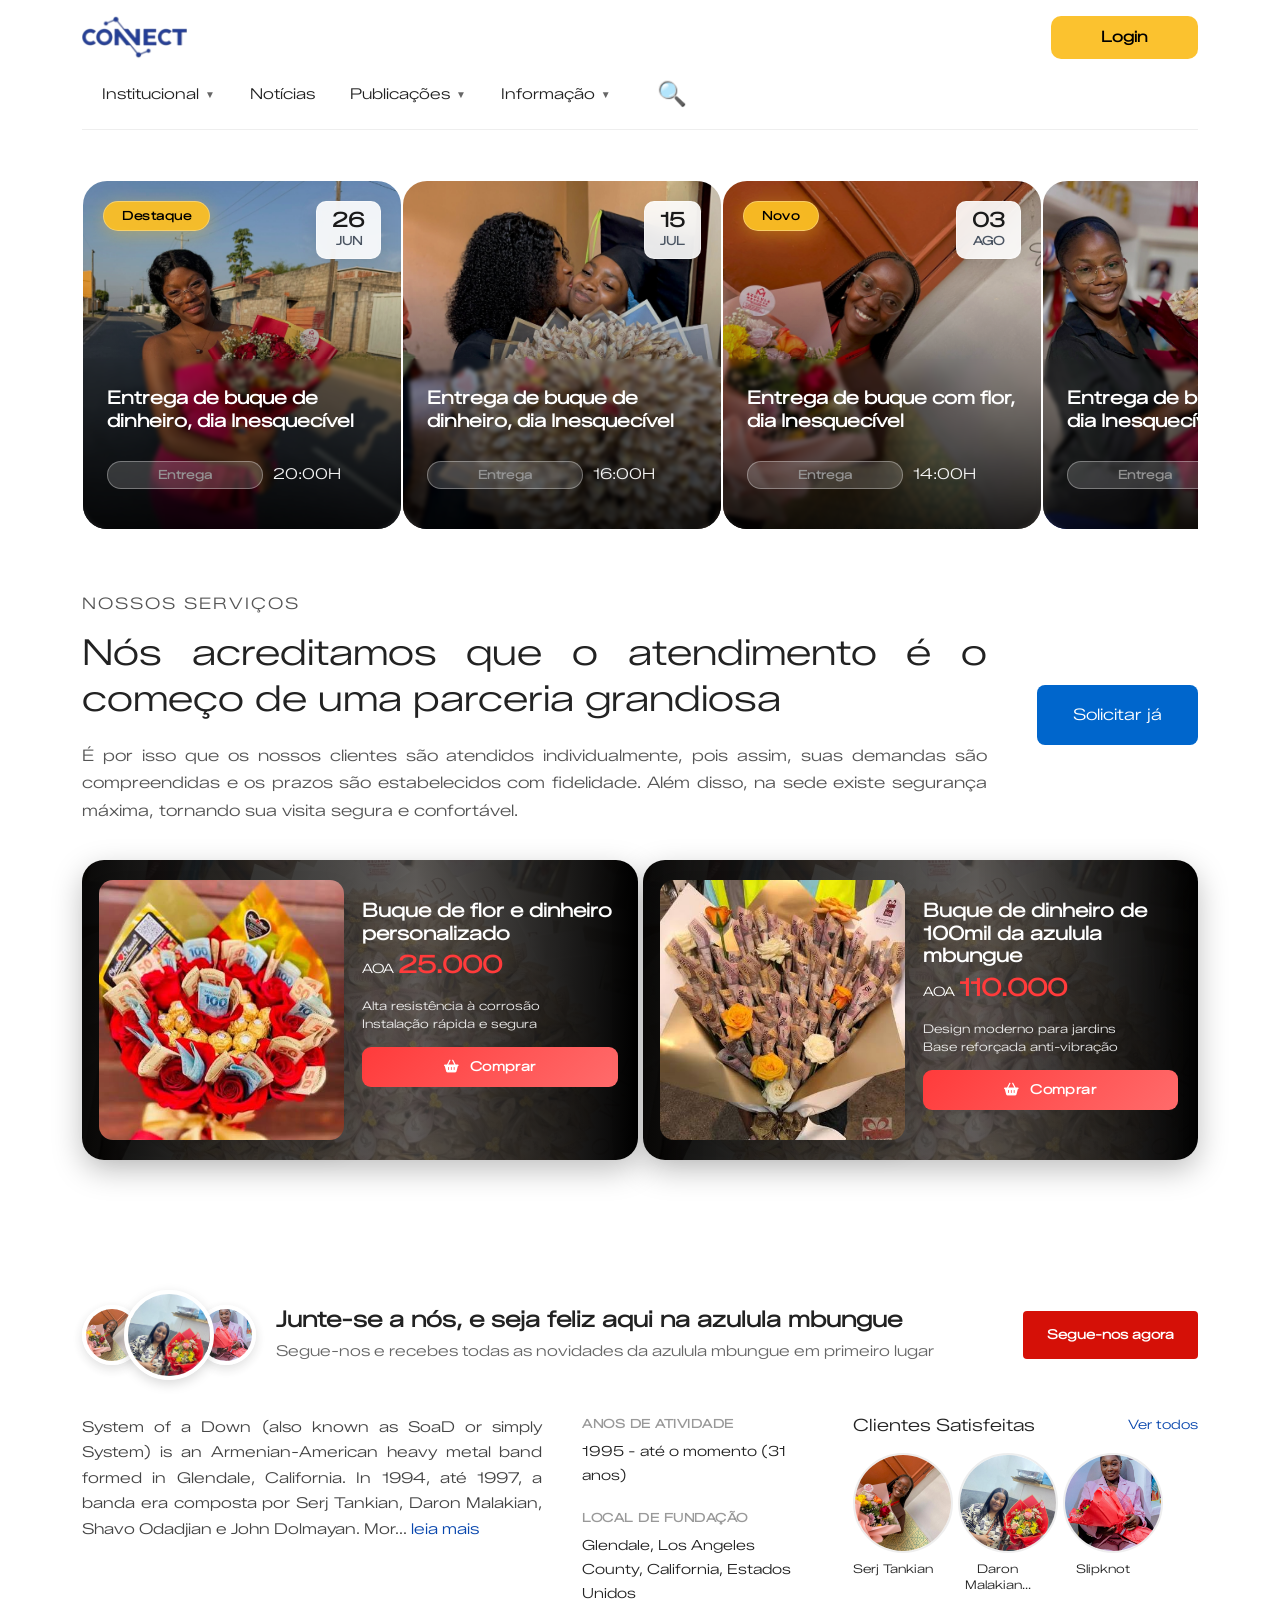
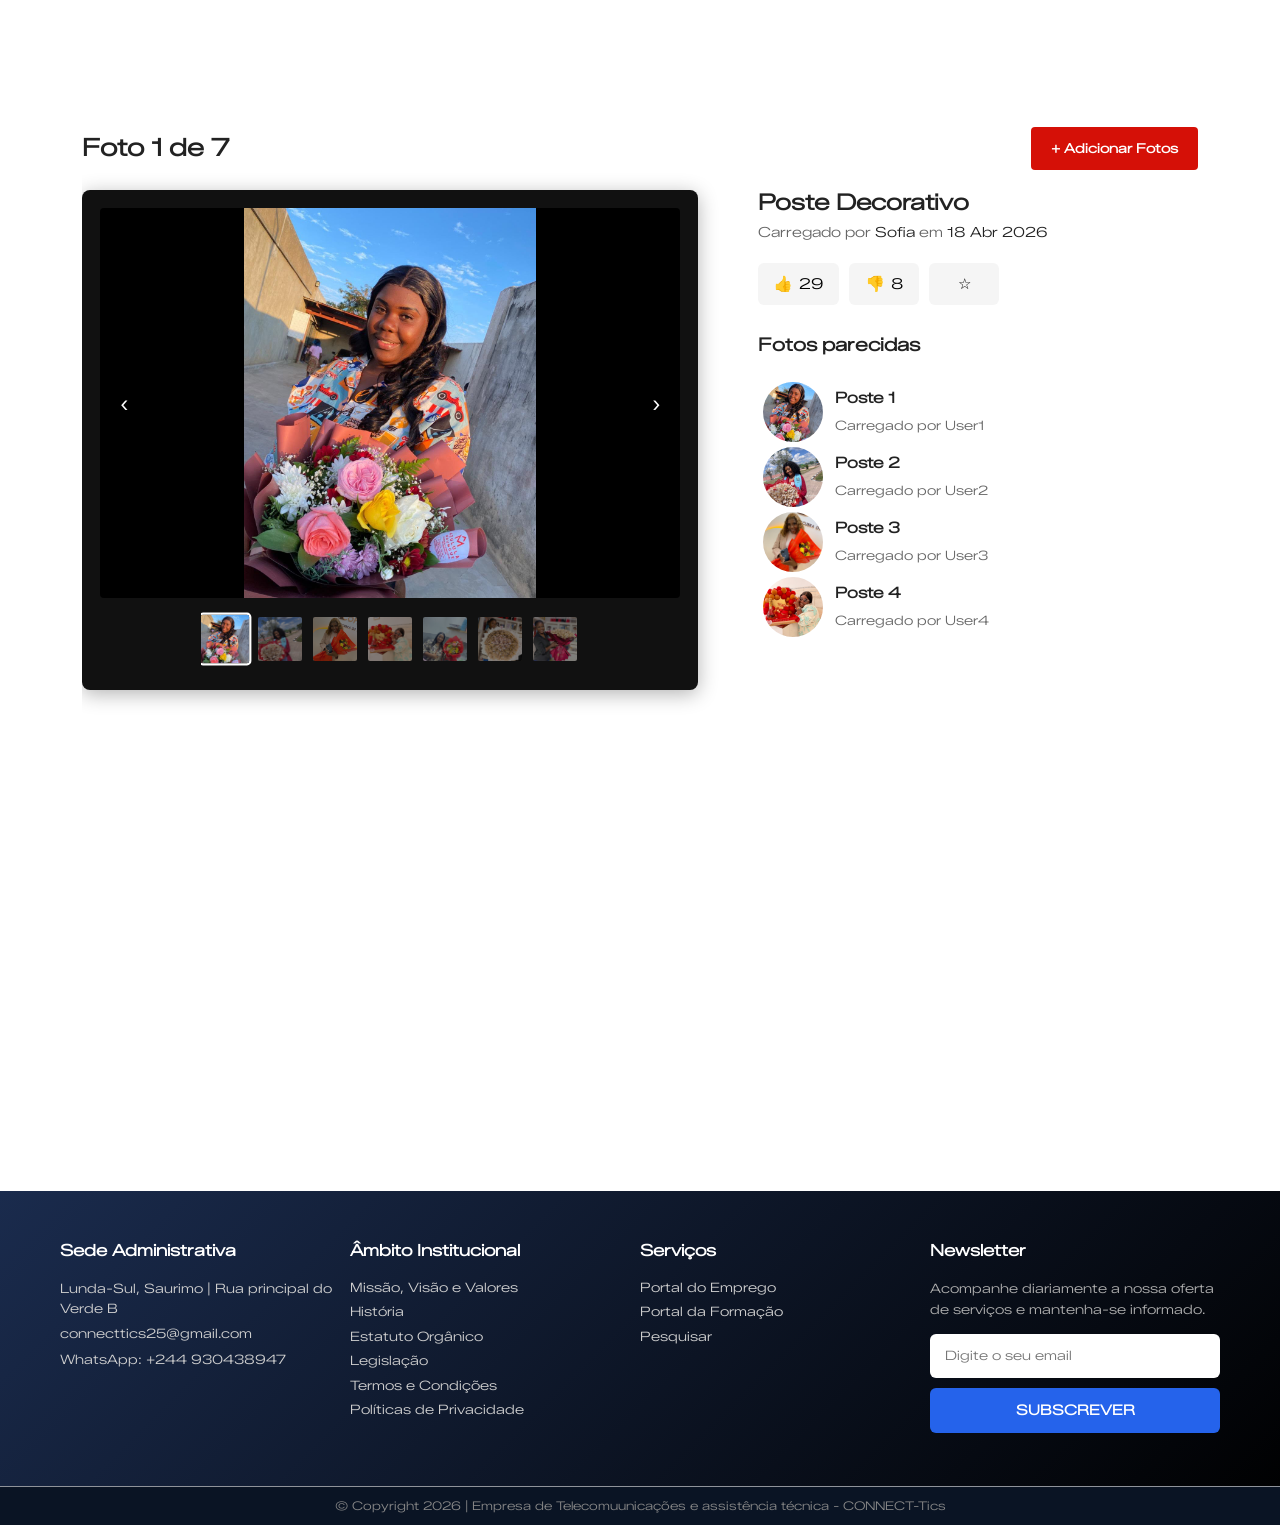
==== frontend/static/index.html @ d4d4ab28 "Adiciona projeto + ignora cache do Python" ====
<!DOCTYPE html>
<html lang="pt">

<head>
    <meta charset="UTF-8">
    <meta name="viewport" content="width=device-width, initial-scale=1.0">
    <title>Azulula Mbunbue -site</title>
    <link rel="stylesheet" href="../static/assets/css/main.css">

    <link rel="stylesheet" href="https://cdnjs.cloudflare.com/ajax/libs/font-awesome/6.5.0/css/all.min.css">
    <link rel="stylesheet" href="style.css">
</head>
</head>

<body>

    <!-------------------------------------------------------------------------
    -----Cointainer----------- 
    --------------------------------------------------------------------------->
    <div class="container">

        <!-------------------------------------------------------------------------
        -----Logo + Login----------- 
        --------------------------------------------------------------------------->
        <div class="top-bar">
            <div class="logo">
                <img src="../static/assets/img/logo/connect.png" width="">
            </div>
            <button class="btn-login">Login</button>
        </div>

        <!-------------------------------------------------------------------------
        -----Modal Login Glass----------- 
        --------------------------------------------------------------------------->
        <div id="loginModal" class="modal-overlay">
            <div class="modal-glass">
                <button class="modal-close">&times;</button>
                <h2>Login</h2>
                <form id="loginForm">
                    <div class="input-group">
                        <input type="email" id="email" placeholder="Email" required>
                    </div>
                    <div class="input-group">
                        <input type="password" id="senha" placeholder="Senha" required>
                    </div>
                    <button type="submit" class="btn-login-1">Acessar</button>
                </form>
            </div>
        </div>



        <!-------------------------------------------------------------------------
        -----Menu + Pesquisa----------- 
        --------------------------------------------------------------------------->
        <div class="nav-bar">
            <button class="menu-btn" onclick="abrirMenu()">
                <span class="hamburger">☰</span>
                <span></span>
            </button>


            <!-------------------------------------------------------------------------
            -----Menu Horizontal Desktop - só aparece no PC----------- 
            --------------------------------------------------------------------------->
            <div class="menu-desktop">

                <div class="item">
                    <button class="item-btn">Institucional <span class="arrow">▼</span></button>
                    <div class="submenu">
                        <a href="produtos.html">Quem Somos</a>
                    </div>
                </div>

                <div class="item">
                    <button class="item-btn">Notícias</button>
                </div>

                <div class="item">
                    <button class="item-btn">Publicações <span class="arrow">▼</span></button>
                    <div class="submenu">
                        <a href="#">Legislações</a>
                        <a href="#">Agenda</a>
                    </div>
                </div>

                <div class="item">
                    <button class="item-btn">Informação <span class="arrow">▼</span></button>
                    <div class="submenu">
                        <div class="item">
                            <button class="item-btn">Serviços para Empresa <span class="arrow">▶</span></button>
                            <div class="submenu"></div>
                        </div>
                        <div class="item">
                            <button class="item-btn">Serviços para Cidadão <span class="arrow">▶</span></button>
                            <div class="submenu">
                                <a href="#">Emprego ou Estágio</a>
                                <a href="#">Formação Profissional</a>
                                <a href="#">Carteira Profissional</a>
                            </div>
                        </div>
                        <div class="item">
                            <button class="item-btn">Serviços de Empreendedorismo <span class="arrow">▶</span></button>
                            <div class="submenu">
                                <a href="#">Serviços de Empreendedorismo e Inovação</a>
                                <a href="#">Rede de Centros de Empreendedorismo</a>
                            </div>
                        </div>
                    </div>
                </div>

            </div>


            <!-------------------------------------------------------------------------
            -----Botão de pesquisar----------- 
            --------------------------------------------------------------------------->
            <button class="search-btn" onclick="toggleSearch()">🔍</button>
        </div>

        <!-------------------------------------------------------------------------
        -----Bloco de pesquisa - Modal----------- 
        --------------------------------------------------------------------------->
        <div class="search-block" id="searchBlock">
            <span class="search-close" id="closeSearch">&times;</span>

            <div class="search-wrapper">
                <h2>Olá, o que procuras?</h2>

                <div class="search-box">
                    <input type="text" class="search-input" placeholder="Escreve o que procuras?">
                    <button class="search-icon-btn">🔍</button>
                </div>

                <div class="suggestions">
                    <p>O que faço para ser cliente fiel?</p>
                    <p>Como posso candidatar-me?</p>
                </div>
            </div>
        </div>





        <!-------------------------------------------------------------------------
        -----Menu Lateral - só abre no tablet/celular----------- 
        --------------------------------------------------------------------------->
        <div class="overlay" id="overlay" onclick="fecharMenu(event)">
            <div class="menu-wrapper" onclick="event.stopPropagation()">

                <div class="menu-header">
                    <div class="menu-title">MENU</div>
                    <button class="close-btn" onclick="fecharMenu(event)">×</button>
                </div>

                <div class="menu-body">

                    <div class="item">
                        <button class="item-btn" onclick="toggle(this)">Institucional <span
                                class="arrow">▼</span></button>
                        <div class="submenu">
                            <a href="quem-somos">Quem Somos</a>
                        </div>
                    </div>

                    <div class="item">
                        <button class="item-btn" onclick="toggle(this)">Notícias <span class="arrow"
                                style="visibility:hidden">▼</span></button>
                    </div>

                    <div class="item">
                        <button class="item-btn" onclick="toggle(this)">Publicações <span
                                class="arrow">▼</span></button>
                        <div class="submenu">
                            <a href="#">Legislações</a>
                            <a href="#">Agenda</a>
                        </div>
                    </div>

                    <div class="item">
                        <button class="item-btn" onclick="toggle(this)">Informaçao <span class="arrow">▼</span></button>
                        <div class="submenu">

                            <div class="item">
                                <button class="item-btn" onclick="toggle(this)">Serviços para Empresa <span
                                        class="arrow">▼</span></button>
                                <div class="submenu"></div>
                            </div>

                            <div class="item active">
                                <button class="item-btn" onclick="toggle(this)">Serviços para Cidadão <span
                                        class="arrow">▲</span></button>
                                <div class="submenu show">
                                    <a href="#">Emprego ou Estágio</a>
                                    <a href="#">Formação Profissional</a>
                                    <a href="#">Carteira Profissional</a>
                                </div>
                            </div>

                            <div class="item">
                                <button class="item-btn" onclick="toggle(this)">Serviços de Empreendedorismo <span
                                        class="arrow">▼</span></button>
                                <div class="submenu">
                                    <a href="#">Serviços de Empreendedorismo e Inovação</a>
                                    <a href="#">Rede de Centros de Empreendedorismo</a>
                                </div>
                            </div>

                        </div>
                    </div>

                </div>
            </div>
        </div>








        <!-------------------------------------------------------------------------
        -----Categorias Top----------- 
        --------------------------------------------------------------------------->
        <!-- Categorias deslizáveis
        <div class="categories-wrapper">
            <div class="categories" id="categories">
                <button class="cat-item active">
                    <span class="icon">🎭</span>
                    Entregas
                </button>
                <button class="cat-item">
                    <span class="icon">🎪</span>
                    Destaques
                </button>
                <button class="cat-item">
                    <span class="icon">🎓</span>
                    Clientes
                </button>
                <button class="cat-item">
                    <span class="icon">💼</span>
                    Todas categorias
                </button>
            </div>
        </div> -->



        <!-------------------------------------------------------------------------
        -----Cards post----------- 
        --------------------------------------------------------------------------->
        <section class="events-carousel">
            <div class="carousel-header">
                <h2></h2>
            </div>

            <div class="carousel-wrapper">
                <div class="carousel-track" id="carouselTrack">

                    <!-- CARD 1 -->
                    <div class="event-card">
                        <div class="card-image-wrapper">
                            <img src="../static/assets/img/14.jpg" alt="Festival de Jazz">
                        </div>
                        <div class="card-gradient"></div>
                        <span class="card-badge">Destaque</span>
                        <div class="card-date">
                            <span class="day">26</span>
                            <span class="month">JUN</span>
                        </div>
                        <div class="card-content">
                            <h3>Entrega de buque de dinheiro, dia Inesquecível</h3>
                            <div class="card-meta">
                                <span class="tag">Entrega</span>
                                <span>20:00H</span>
                            </div>
                        </div>
                    </div>

                    <!-- CARD 2 -->
                    <div class="event-card">
                        <div class="card-image-wrapper">
                            <img src="../static/assets/img/12.jpg" alt="Show Rock">
                        </div>
                        <div class="card-gradient"></div>
                        <div class="card-date">
                            <span class="day">15</span>
                            <span class="month">JUL</span>
                        </div>
                        <div class="card-content">
                            <h3>Entrega de buque de dinheiro, dia Inesquecível</h3>
                            <div class="card-meta">
                                <span class="tag">Entrega</span>
                                <span>16:00H</span>
                            </div>
                        </div>
                    </div>

                    <!-- CARD 3 -->
                    <div class="event-card">
                        <div class="card-image-wrapper">
                            <img src="../static/assets/img/13.jpg" alt="Festival">
                        </div>
                        <div class="card-gradient"></div>
                        <span class="card-badge">Novo</span>
                        <div class="card-date">
                            <span class="day">03</span>
                            <span class="month">AGO</span>
                        </div>
                        <div class="card-content">
                            <h3>Entrega de buque com flor, dia Inesquecível</h3>
                            <div class="card-meta">
                                <span class="tag">Entrega</span>
                                <span>14:00H</span>
                            </div>
                        </div>
                    </div>

                    <!-- CARD 4 -->
                    <div class="event-card">
                        <div class="card-image-wrapper">
                            <img src="../static/assets/img/11.jpg" alt="Festa">
                        </div>
                        <div class="card-gradient"></div>
                        <div class="card-date">
                            <span class="day">20</span>
                            <span class="month">AGO</span>
                        </div>
                        <div class="card-content">
                            <h3>Entrega de buque de flor, dia Inesquecível</h3>
                            <div class="card-meta">
                                <span class="tag">Entrega</span>
                                <span>18:00H</span>
                            </div>
                        </div>
                    </div>

                </div>
            </div>

            <div class="carousel-dots" id="carouselDots"></div>
        </section>







        <div class="parceiros-fullone">
            <div class="parceiros-content p-contentOne">
                <div class="parceiros-texto">
                    <p class="tag">NOSSOS SERVIÇOS</p>
                    <h2>Nós acreditamos que o atendimento é o começo de uma parceria grandiosa</h2>
                    <p>É por isso que os nossos clientes são atendidos individualmente, pois assim, suas demandas são
                        compreendidas e os prazos são estabelecidos com fidelidade. Além disso, na sede existe segurança
                        máxima, tornando sua visita segura e confortável.</p>
                </div>

                <button class="parceiros-btn" onclick="window.open('https://wa.me/+244930438947', '_blank')">
                    Solicitar já
                </button>
            </div>
        </div>







        <!-------------------------------------------------------------------------
        -----Cards post-gid----------- 
        --------------------------------------------------------------------------->
        <div class="post-grid">

            <!-- CARD 1: POSTE GALVANIZADO 9M -->
            <div class="post-card">
                <!-- Lado Esquerdo: Imagem -->
                <div class="post-image-wrap">
                    <div class="post-image-main">
                        <img id="mainImage1" src="../static/assets/img/3.jpg" alt="Poste Galvanizado 9m">
                    </div>

                </div>

                <!-- Lado Direito: Conteúdo -->
                <div class="post-content">
                    <h2 class="post-title">Buque de flor e dinheiro personalizado</h2>
                    <p class="post-price">AOA <span>25.000</span></p>

                    <!--
                    <p class="post-section">Benefícios</p>
                    -->
                    <ul class="post-list">
                        <li>Alta resistência à corrosão</li>
                        <li>Instalação rápida e segura</li>
                    </ul>

                    <a href="https://wa.me/+244930438947?text=Olá! Quero fazer orçamento deste produto" target="_blank">
                        <button class="btn-post"> <i class="fa-solid fa-basket-shopping"></i> Comprar</button>
                    </a>
                </div>
            </div>

            <!-- CARD 2: POSTE DECORATIVO 6M -->
            <div class="post-card">
                <!-- Lado Esquerdo: Imagem -->
                <div class="post-image-wrap">
                    <div class="post-image-main">
                        <img id="mainImage2" src="../static/assets/img/4.jpg" alt="Poste Decorativo 6m">
                    </div>

                </div>

                <!-- Lado Direito: Conteúdo -->
                <div class="post-content">
                    <h2 class="post-title">Buque de dinheiro de 100mil da azulula mbungue</h2>
                    <p class="post-price">AOA <span>110.000</span></p>

                    <!--
                    <p class="post-section">Benefícios</p>
                    -->
                    <ul class="post-list">
                        <li>Design moderno para jardins</li>
                        <li>Base reforçada anti-vibração</li>
                    </ul>

                    <a href="https://wa.me/+244930438947?text=Olá! Quero fazer orçamento deste produto" target="_blank">
                        <button class="btn-post"> <i class="fa-solid fa-basket-shopping"></i> Comprar</button>
                    </a>
                </div>
            </div>

        </div>





        <section class="lastfm-section">
            <div class="lastfm-header">
                <div class="avatar-grupo">
                    <img src="../static/assets/img/13.jpg?img=7" alt="Cliente 1" class="avatar lateral">
                    <img src="../static/assets/img/19.jpg?img=8" alt="Cliente principal" class="avatar centro">
                    <img src="../static/assets/img/20.jpg?img=9" alt="Cliente 3" class="avatar lateral">
                </div>
                <div class="lastfm-titulo">
                    <h2>Junte-se a nós, e seja feliz aqui na azulula mbungue</h2>
                    <p>Segue-nos e recebes todas as novidades da azulula mbungue em primeiro lugar</p>
                </div>
                <button class="lastfm-btn">Segue-nos agora</button>
            </div>

            <div class="lastfm-conteudo">
                <div class="lastfm-texto">
                    <p>System of a Down (also known as SoaD or simply System) is an Armenian-American heavy metal band
                        formed in Glendale, California. In 1994, até 1997, a banda era composta por Serj Tankian, Daron
                        Malakian, Shavo Odadjian e John Dolmayan. Mor... <a href="#">leia mais</a></p>
                </div>

                <div class="lastfm-info">
                    <div class="info-item">
                        <strong>Anos de atividade</strong>
                        <span>1995 - até o momento (31 anos)</span>
                    </div>
                    <div class="info-item">
                        <strong>Local de fundação</strong>
                        <span>Glendale, Los Angeles County, California, Estados Unidos</span>
                    </div>
                </div>

                <div class="lastfm-parecido">
                    <div class="parecido-header">
                        <h3>Clientes Satisfeitas</h3>
                        <a href="#">Ver todos</a>
                    </div>
                    <div class="parecido-cards">
                        <div class="parecido-card">
                            <img src="../static/assets/img/13.jpg?img=4" alt="Serj Tankian">
                            <p>Serj Tankian</p>
                        </div>
                        <div class="parecido-card">
                            <img src="../static/assets/img/19.jpg?img=5" alt="Daron Malakian">
                            <p>Daron Malakian...</p>
                        </div>
                        <div class="parecido-card">
                            <img src="../static/assets/img/20.jpg?img=6" alt="Slipknot">
                            <p>Slipknot</p>
                        </div>
                    </div>
                </div>
            </div>
        </section>

        <script>
            // Animação ao rolar
            const lastfmSection = document.querySelector('.lastfm-section');
            window.addEventListener('scroll', () => {
                const posicao = lastfmSection.getBoundingClientRect().top;
                const tela = window.innerHeight;
                if (posicao < tela - 150) {
                    lastfmSection.classList.add('aparecer');
                }
            });
        </script>












        <section class="foto-viewer">
            <!-- HEADER: só contador + botão -->
            <div class="foto-header">
                <h2 id="contador-fotos">Foto 1 de 8</h2>
                <button class="btn-add">+ Adicionar Fotos</button>
            </div>

            <!-- WRAPPER NOVO: isso que cria as 2 colunas no desktop -->
            <div class="foto-conteudo">

                <!-- ESQUERDA: CARD FIXO -->
                <div class="foto-principal-wrap">
                    <button class="seta seta-esq" onclick="mudarSlide(-1)">‹</button>
                    <img id="foto-principal" src="../static/assets/img/13.jpg" alt="Foto principal">
                    <button class="seta seta-dir" onclick="mudarSlide(1)">›</button>

                    <div class="miniaturas-bottom">
                        <div class="miniaturas-scroll" id="miniaturas"></div>
                    </div>
                </div>

                <!-- DIREITA: INFO -->
                <div class="foto-info">
                    <h3 id="nome-foto">Poste Decorativo</h3>
                    <p class="upload-info">Carregado por <span id="user-upload">Sofia</span> em <span
                            id="data-upload">18 Abr
                            2026</span></p>

                    <div class="acoes">
                        <button class="btn-acao" onclick="darLike()">
                            <span id="icone-like">👍</span> <span id="count-like">29</span>
                        </button>
                        <button class="btn-acao" onclick="darDislike()">
                            <span id="icone-dislike">👎</span> <span id="count-dislike">8</span>
                        </button>
                        <button class="btn-acao" onclick="toggleFavorito()">
                            <span id="icone-fav">☆</span>
                        </button>
                    </div>

                    <h4>Fotos parecidas</h4>
                    <div class="fotos-parecidas" id="fotos-parecidas"></div>
                    <button class="mostrar-mais" onclick="mostrarMais()">Mostrar mais ↓</button>
                </div>

            </div>
        </section>

        <script>
            let fotoAtual = 0, favoritos = new Set(), likes = 29, dislikes = 8, userLike = 0;
            const pasta = '../static/assets/img/';

            // LISTA TUAS 4 FOTOS AQUI COM O NOME EXATO
            const fotos = [
                pasta + '15.jpg',
                pasta + '16.jpg',
                pasta + '17.jpg',
                pasta + '18.jpg',
                pasta + '19.jpg',
                pasta + '10.jpg',
                pasta + '11.jpg'
            ];

            const mini = document.getElementById('miniaturas');
            const parecidas = document.getElementById('fotos-parecidas');
            const principal = document.getElementById('foto-principal');
            const contador = document.getElementById('contador-fotos');
            const btnMais = document.querySelector('.mostrar-mais');

            function att() {
                principal.src = fotos[fotoAtual];
                contador.textContent = `Foto ${fotoAtual + 1} de ${fotos.length}`;
                mini.innerHTML = fotos.map((u, i) =>
                    `<img src="${u}" class="mini${i == fotoAtual ? ' ativa' : ''}" onclick="fotoAtual=${i};att()">`
                ).join('');
            }

            // 3 fotos parecidas pegando das próprias fotos
            parecidas.innerHTML = [0, 1, 2, 3].map(i => `
                <div class="parecida-item">
                <img src="${fotos[i]}">
                <div><strong>Poste ${i + 1}</strong><small>Carregado por User${i + 1}</small></div>
                </div>
                `).join('');

            if (btnMais) btnMais.style.display = 'none';

            window.mudarSlide = d => { fotoAtual = (fotoAtual + d + fotos.length) % fotos.length; att(); }
            window.darLike = () => { userLike == 1 ? likes-- : (userLike == -1 && dislikes--, likes++, userLike = 1); attCont(); }
            window.darDislike = () => { userLike == -1 ? dislikes-- : (userLike == 1 && likes--, dislikes++, userLike = -1); attCont(); }
            window.toggleFavorito = () => { favoritos.has(fotoAtual) ? favoritos.delete(fotoAtual) : favoritos.add(fotoAtual); document.getElementById('icone-fav').textContent = favoritos.has(fotoAtual) ? '★' : '☆'; }
            function attCont() { document.getElementById('count-like').textContent = likes; document.getElementById('count-dislike').textContent = dislikes; }

            att(); attCont();
        </script>











    </div>






















    <div class="parceiros-full">
        <div class="parceiros-content">
            <div class="parceiros-texto">
                <p class="tag">NOSSOS PARCEIROS</p>
                <h2>Nós acreditamos que o atendimento é o começo de uma parceria grandiosa</h2>
                <p>É por isso que os nossos clientes são atendidos individualmente, pois assim, suas demandas são
                    compreendidas e os prazos são estabelecidos com fidelidade. Além disso, na sede existe segurança
                    máxima, tornando sua visita segura e confortável.</p>
            </div>

            <button class="parceiros-btn" onclick="window.open('https://wa.me/+244930438947', '_blank')">
                Agendar uma visita
            </button>
        </div>
    </div>
    <!-------------------------------------------------------------------------
    -----Footer----------- 
    --------------------------------------------------------------------------->
    <footer class="footer">
        <div class="footer-container">

            <!-- Coluna 1: Sede Administrativa -->
            <div class="footer-col">
                <h4>Sede Administrativa</h4>
                <ul>
                    <li><span class="icon"></span>Lunda-Sul, Saurimo | Rua principal do Verde B</li>
                    <li><span class="icon"></span>connecttics25@gmail.com</li>
                    <li><span class="icon"></span>WhatsApp: +244 930438947</li>
                </ul>
            </div>

            <!-- Coluna 2: Âmbito Institucional -->
            <div class="footer-col">
                <h4>Âmbito Institucional</h4>
                <ul>
                    <li><a href="#">Missão, Visão e Valores</a></li>
                    <li><a href="#">História</a></li>
                    <li><a href="#">Estatuto Orgânico</a></li>
                    <li><a href="#">Legislação</a></li>
                    <li><a href="#">Termos e Condições</a></li>
                    <li><a href="#">Políticas de Privacidade</a></li>
                </ul>
            </div>

            <!-- Coluna 3: Serviços -->
            <div class="footer-col">
                <h4>Serviços</h4>
                <ul>
                    <li><a href="#">Portal do Emprego</a></li>
                    <li><a href="#">Portal da Formação</a></li>
                    <li><a href="#" onclick="toggleSearch()">Pesquisar</a></li>
                </ul>
            </div>

            <!-- Coluna 4: Newsletter + Redes -->
            <div class="footer-col">
                <h4>Newsletter</h4>
                <p>Acompanhe diariamente a nossa oferta de serviços e mantenha-se informado.</p>

                <form class="newsletter-form" onsubmit="alert('Subscrito com sucesso!'); return false;">
                    <input type="email" placeholder="Digite o seu email" required>
                    <button type="submit">SUBSCREVER</button>
                </form>

            </div>

        </div>

        <!-- Logos e Copyright -->
        <div class="footer-bottom">
            <div class="copyright">
                © Copyright 2026 | Empresa de Telecomuunicações e assistência técnica - CONNECT-Tics
            </div>
        </div>
    </footer>

    <script src="../static/assets/js/site.js"></script>
</body>

</html>




<style>
    .post-card {
        opacity: 0;
        /* começa invisível */
        transform: translateY(40px);
        /* começa 40px pra baixo */
        transition: all 0.6s ease;
        /* anima devagar */
    }

    .post-card.aparecer {
        opacity: 1;
        /* fica visível */
        transform: translateY(0);
        /* volta pro lugar */
    }














    .parceiros-full {
        opacity: 0;
        transform: translateY(30px);
        transition: all 0.8s ease;

        /* Quebra a container e ocupa tela toda */
        -width: 100vw;
        -margin-left: calc(-50vw + 50%);
        -margin-right: calc(-50vw + 50%);

        /* IMAGEM DE FUNDO + DEGRADÊ ESQUERDA > DIREITA */
        background:
            linear-gradient(90deg, rgba(255, 232, 232, 5) 0%, rgba(255, 240, 224, 0.9) 60%, rgba(255, 240, 224, 0) 100%),
            url('../static/assets/img/10.jpg') center/cover no-repeat;

        padding: 100px 0;
        -margin-top: 80px;
        -margin-bottom: 80px;
        position: relative;
    }

    .parceiros-full.aparecer {
        opacity: 1;
        transform: translateY(0);
    }

    .parceiros-full.aparecer {
        opacity: 1;
        transform: translateY(0);
    }

    .parceiros-fullone {
        opacity: 0;
        transform: translateY(30px);
        transition: all 0.8s ease;

        /* Quebra a container e ocupa tela toda */
        -width: 100vw;
        -margin-left: calc(-50vw + 50%);
        -margin-right: calc(-50vw + 50%);

        /* IMAGEM DE FUNDO + DEGRADÊ ESQUERDA > DIREITA */
        -background:
            linear-gradient(90deg, rgba(255, 232, 232, 0.95) 0%, rgba(255, 240, 224, 0.85) 60%, rgba(255, 240, 224, 0) 100%),
            url('../static/assets/img/1.jpg') center/cover no-repeat;

        -padding: 100px 0;
        -margin-top: 80px;
        -margin-bottom: 80px;
        position: relative;
    }


    .parceiros-fullone.aparecer {
        opacity: 1;
        transform: translateY(0);
    }

    .parceiros-fullone.aparecer {
        opacity: 1;
        transform: translateY(0);
    }

    /* Conteúdo volta pro limite da tua .container */
    .p-contentOne {
        padding: 0 !important;
    }




    /* Conteúdo volta pro limite da tua .container */
    .parceiros-content {
        max-width: 1200px;
        margin: 0 auto;
        padding: 0 20px;
        display: flex;
        justify-content: space-between;
        align-items: center;
        gap: 50px;
    }

    .parceiros-texto {
        flex: 1;
    }

    .tag {
        font-size: 13px;
        letter-spacing: 2px;
        color: #999;
        margin-bottom: 12px;
    }

    .parceiros-texto h2 {
        font-size: 36px;
        font-weight: 400;
        line-height: 1.3;
        color: #222;
        margin-bottom: 20px;
        text-align: justify;
    }

    .parceiros-texto p {
        font-size: 16px;
        line-height: 1.7;
        color: #555;
        text-align: justify;
    }

    .parceiros-btn {
        background: #0066cc;
        color: #fff;
        border: none;
        padding: 18px 36px;
        border-radius: 8px;
        font-size: 16px;
        font-weight: 500;
        cursor: pointer;
        transition: 0.3s;
        flex-shrink: 0;
    }

    .parceiros-btn:hover {
        background: #004a99;
        transform: translateY(-3px);
    }

    /* Mobile */
    @media (max-width: 768px) {
        .parceiros-content {
            flex-direction: column;
            text-align: left;
            align-items: flex-start;
        }

        .parceiros-full {
            padding: 60px 0;
        }
    }











    .lastfm-section {
        opacity: 0;
        transform: translateY(50px);
        transition: all 0.7s ease;
        -background: #fafafa;
        padding: 50px 0;
        margin: 0;
        border-radius: 8px;
        max-width: 1200px;
        margin-left: auto;
        margin-right: auto;
        box-sizing: border-box;
    }

    .lastfm-section.aparecer {
        opacity: 1;
        transform: translateY(0);
    }

    /* HEADER */
    .lastfm-header {
        display: flex;
        align-items: center;
        gap: 20px;
        margin-bottom: 35px;
        flex-wrap: wrap;
    }

    .lastfm-titulo {
        flex: 1;
        min-width: 250px;
    }

    .lastfm-titulo h2 {
        font-size: 22px;
        margin: 0 0 6px 0;
        color: #222;
        font-weight: 600;
    }

    .lastfm-titulo p {
        font-size: 15px;
        color: #666;
        margin: 0;
    }

    .lastfm-btn {
        background: #d51007;
        color: #fff;
        border: none;
        padding: 14px 24px;
        border-radius: 4px;
        font-weight: 600;
        font-size: 13px;
        cursor: pointer;
        transition: 0.3s;
        white-space: nowrap;
    }

    .lastfm-btn:hover {
        background: #b80e06;
        transform: translateY(-2px);
    }

    /* AVATARES - meio maior */
    .avatar-grupo {
        display: flex;
        align-items: center;
        position: relative;
        height: 90px;
        flex-shrink: 0;
    }

    .avatar {
        border-radius: 50%;
        border: 4px solid #fff;
        object-fit: cover;
        box-shadow: 0 4px 12px rgba(0, 0, 0, 0.15);
        position: relative;
        transition: all 0.3s ease;
    }

    .avatar.centro {
        width: 90px;
        height: 90px;
        z-index: 3;
    }

    .avatar.lateral {
        width: 60px;
        height: 60px;
        z-index: 2;
        opacity: 0.85;
    }

    .avatar.lateral:first-child {
        margin-right: -18px;
    }

    .avatar.lateral:last-child {
        margin-left: -18px;
    }

    /* CONTEÚDO 3 COLUNAS */
    .lastfm-conteudo {
        display: grid;
        grid-template-columns: 2fr 1fr 1.5fr;
        gap: 40px;
    }

    .lastfm-texto p {
        font-size: 15px;
        line-height: 1.7;
        color: #444;
        margin: 0;
        text-align: justify;
    }

    .lastfm-texto a {
        color: #0645ad;
        text-decoration: none;
    }

    .lastfm-texto a:hover {
        text-decoration: underline;
    }

    .info-item {
        margin-bottom: 22px;
    }

    .info-item strong {
        display: block;
        font-size: 12px;
        color: #999;
        margin-bottom: 6px;
        text-transform: uppercase;
        letter-spacing: 0.5px;
    }

    .info-item span {
        font-size: 14px;
        color: #222;
        line-height: 1.5;
    }

    /* PARECIDO COM */
    .parecido-header {
        display: flex;
        justify-content: space-between;
        align-items: center;
        margin-bottom: 18px;
    }

    .parecido-header h3 {
        font-size: 17px;
        margin: 0;
        color: #222;
    }

    .parecido-header a {
        font-size: 13px;
        color: #0645ad;
        text-decoration: none;
    }

    .parecido-cards {
        display: flex;
        gap: 5px;
        flex-wrap: wrap;
    }

    .parecido-card {
        text-align: center;
        cursor: pointer;
        transition: 0.3s;
    }

    .parecido-card img {
        width: 100px;
        height: 100px;
        border-radius: 50%;
        object-fit: cover;
        margin-bottom: 8px;
        border: 2px solid #eee;
    }

    .parecido-card p {
        font-size: 12px;
        color: #222;
        margin: 0;
        max-width: 80px;
        line-height: 1.3;
    }

    .parecido-card:hover {
        transform: translateY(-6px);
    }

    /* RESPONSIVO TABLET */
    @media (max-width: 900px) {
        .lastfm-conteudo {
            grid-template-columns: 1fr;
            gap: 30px;
        }

        .lastfm-header {
            flex-direction: column;
            align-items: center;
            text-align: justify;
        }

        .lastfm-btn {
            width: 100%;
            margin-top: 15px;
        }
    }

    /* RESPONSIVO MOBILE */
    @media (max-width: 480px) {
        .lastfm-section {
            padding: 30px 0;
            margin: 0;
        }

        .avatar-grupo {
            height: 150px;
        }

        .avatar.centro {
            width: 150px;
            height: 150px;
        }

        .avatar.lateral {
            width: 100px;
            height: 100px;
        }

        .avatar.lateral:first-child {
            margin-right: -12px;
        }

        .avatar.lateral:last-child {
            margin-left: -12px;
        }

        .avatar {
            border: 3px solid #fff;
        }

        .lastfm-titulo h2 {
            font-size: 18px;
        }

        .parecido-cards {
            gap: 5px;
        }

        .parecido-card img {
            width: 113px;
            height: 113px;
        }
    }














    /*
    **********************************************************************************
    Galleria de foto
    **********************************************************************************
    */

    .foto-viewer {
        max-width: 100%;
        -margin: 50px auto;
        padding: 50px 0;
        width: 100%;
        overflow-x: hidden;
        -background-color: #0645ad;
    }

    /* HEADER: TÍTULO ESQUERDA + BOTÃO DIREITA */
    .foto-header {
        display: flex;
        justify-content: space-between;
        align-items: center;
        margin-bottom: 20px;
        gap: 20px;
        width: 100%;
    }

    .foto-header h2 {
        margin: 0;
        font-size: 24px;
        color: #222;
        font-weight: 600;
        text-align: left;
        flex: 1;
        min-width: 0;
    }

    .btn-add {
        background: #d51007;
        color: #fff;
        border: none;
        padding: 12px 20px;
        border-radius: 4px;
        font-weight: 600;
        font-size: 13px;
        cursor: pointer;
        transition: 0.3s;
        white-space: nowrap;
        flex-shrink: 0;
    }

    .btn-add:hover {
        background: #b80e06;
        transform: translateY(-1px);
    }

    /* WRAPPER GRID: DESKTOP 2 COLUNAS, MOBILE 1 COLUNA */
    .foto-conteudo {
        display: grid;
        grid-template-columns: 1fr 440px;
        gap: 60px;
        align-items: start;
        width: 100%;
        -background-color: #d51007;
    }

    /* CARD PRINCIPAL - 650x500 FIXO */
    .foto-principal-wrap {
        background: #111;
        border-radius: 8px;
        padding: 18px;
        position: relative;
        display: flex;
        flex-direction: column;
        align-items: center;
        width: 100%;
        max-width: 650px;
        height: 500px;
        max-height: 90vh;
        overflow: hidden;
        box-shadow: 0 4px 20px rgba(0, 0, 0, 0.3);
        margin: 0 auto;
    }

    #foto-principal {
        width: 100%;
        height: 390px;
        max-height: calc(100% - 73px);
        object-fit: contain;
        display: block;
        background: #000;
        border-radius: 4px;
        flex-shrink: 0;
    }

    /* SETAS DENTRO DO CARD */
    .seta {
        position: absolute;
        top: 213px;
        transform: translateY(-50%);
        background: rgba(0, 0, 0, 0.6);
        backdrop-filter: blur(4px);
        border: none;
        color: #fff;
        width: 40px;
        height: 40px;
        border-radius: 50%;
        font-size: 22px;
        cursor: pointer;
        z-index: 10;
        transition: 0.3s;
        display: flex;
        align-items: center;
        justify-content: center;
    }

    .seta:hover {
        background: rgba(0, 0, 0, 0.85);
        transform: translateY(-50%) scale(1.1);
    }

    .seta-esq {
        left: 22px;
    }

    .seta-dir {
        right: 22px;
    }

    /* MINIATURAS EMBAIXO */
    .miniaturas-bottom {
        width: 100%;
        height: 65px;
        margin-top: 8px;
        display: flex;
        align-items: center;
        justify-content: center;
        flex-shrink: 0;
    }

    .miniaturas-scroll {
        display: flex;
        gap: 7px;
        overflow-x: auto;
        height: 100%;
        align-items: center;
        padding: 5px 0;
        scrollbar-width: thin;
        scrollbar-color: #444 #222;
    }

    .miniaturas-scroll::-webkit-scrollbar {
        height: 4px;
    }

    .miniaturas-scroll::-webkit-scrollbar-thumb {
        background: #444;
        border-radius: 3px;
    }

    .mini {
        width: 48px;
        height: 48px;
        object-fit: cover;
        border-radius: 4px;
        cursor: pointer;
        opacity: 0.5;
        border: 2px solid transparent;
        transition: 0.2s;
        flex-shrink: 0;
    }

    .mini:hover {
        opacity: 0.8;
    }

    .mini.ativa {
        opacity: 1;
        border-color: #fff;
        transform: scale(1.1);
    }

    /* INFO DESKTOP - COLUNA DIREITA */
    .foto-info {
        text-align: left;
        min-width: 0;
        align-self: start;
        overflow-x: hidden;
    }

    .foto-info h3 {
        margin: 0 0 5px 0;
        font-size: 22px;
        color: #222;
        font-weight: 600;
        word-break: break-word;
    }

    .upload-info {
        color: #666;
        font-size: 14px;
        margin-bottom: 20px;
    }

    .upload-info span {
        color: #222;
        font-weight: 500;
    }

    .acoes {
        display: flex;
        gap: 10px;
        margin-bottom: 30px;
        justify-content: flex-start;
        flex-wrap: wrap;
    }

    .btn-acao {
        background: #f5f5f5;
        border: none;
        padding: 10px 16px;
        border-radius: 6px;
        cursor: pointer;
        font-size: 15px;
        transition: 0.2s;
        display: flex;
        align-items: center;
        gap: 6px;
        min-width: 70px;
        justify-content: center;
    }

    .btn-acao:hover {
        background: #e0e0e0;
    }

    .foto-info h4 {
        font-size: 18px;
        margin: 0 0 20px 0;
        color: #222;
        font-weight: 600;
    }

    /* FOTOS PARECIDAS - DESKTOP COLUNA VERTICAL COM SCROLL */
    .fotos-parecidas {
        display: flex;
        flex-direction: column;
        gap: 5px;
        max-height: 350px;
        overflow-y: auto;
        overflow-x: hidden;
        padding: 5px 8px 5px 5px;
        /* padding-left 5px pra não colar */
        margin-bottom: 10px;
        scrollbar-width: thin;
        scrollbar-color: #ccc #f5f5f5;
    }

    .fotos-parecidas::-webkit-scrollbar {
        width: 6px;
    }

    .fotos-parecidas::-webkit-scrollbar-track {
        background: #f5f5f5;
        border-radius: 3px;
        display: none !important;
    }

    .fotos-parecidas::-webkit-scrollbar-thumb {
        background: #ccc;
        border-radius: 3px;
        display: none !important;
    }

    .fotos-parecidas::-webkit-scrollbar-thumb:hover {
        background: #999;
        display: none !important;
    }

    .parecida-item {
        display: flex;
        gap: 12px;
        cursor: pointer;
        transition: 0.2s;
        align-items: center;
        text-align: left;
        min-width: 0;
        flex-shrink: 0;
        max-width: 100%;
    }

    .parecida-item:hover {
        opacity: 0.8;
    }

    .parecida-item img {
        width: 60px;
        height: 60px;
        border-radius: 50%;
        object-fit: cover;
        flex-shrink: 0;
    }

    .parecida-item div {
        flex: 1;
        min-width: 0;
        overflow: hidden;
    }

    .parecida-item strong {
        display: block;
        font-size: 15px;
        color: #222;
        margin-bottom: 3px;
        white-space: nowrap;
        overflow: hidden;
        text-overflow: ellipsis;
    }

    .parecida-item small {
        color: #666;
        font-size: 13px;
    }

    .mostrar-mais {
        background: none;
        border: none;
        color: #0645ad;
        cursor: pointer;
        margin-top: 15px;
        font-size: 14px;
        padding: 8px 0;
        text-align: left;
    }

    .mostrar-mais:hover {
        text-decoration: underline;
    }

    /* TABLET */
    @media (max-width: 1020px) {
        .foto-conteudo {
            grid-template-columns: 1fr;
            gap: 25px;
        }

        .foto-principal-wrap {
            max-width: 600px;
            height: 470px;
            margin: 0 auto;
        }

        #foto-principal {
            height: 365px;
        }

        .seta {
            top: 200px;
        }

        .foto-info {
            text-align: center;
            max-width: 600px;
            margin: 0 auto;
        }

        .acoes {
            justify-content: center;
        }

        .fotos-parecidas {
            align-items: center;
            max-height: 350px;
        }

        .parecida-item {
            justify-content: center;
            text-align: left;
            max-width: 400px;
        }

        .mostrar-mais {
            text-align: center;
        }
    }

    /* MOBILE - INFO DESCE PRA BAIXO */
    @media (max-width: 980px) {
        .foto-principal-wrap {
            width: 100%;
            max-width: 500px;
            height: 500px;
            margin: 0 auto;
        }

        #foto-principal {
            height: 390px;
        }

        .seta {
            top: 210px;
            width: 38px;
            height: 38px;
            font-size: 20px;
        }

        .seta-esq {
            left: 10px;
        }

        .seta-dir {
            right: 10px;
        }
    }

    /* MOBILE PEQUENO - CORRIGIDO CORTE DA PRIMEIRA IMAGEM */
    @media (max-width: 480px) {
        .foto-viewer {
            padding: 0;
            margin: 20px auto;
            max-width: 100%;
            overflow-x: hidden;
        }

        .foto-conteudo {
            grid-template-columns: 1fr;
            gap: 20px;
            width: 100%;
            max-width: 100%;
        }

        .foto-header {
            flex-direction: row;
            gap: 12px;
        }

        .foto-header h2 {
            font-size: 18px;
            flex: 1;
        }

        .btn-add {
            padding: 10px 14px;
            font-size: 12px;
            width: auto;
        }

        /* CARD QUADRADO RESPONSIVO */
        .foto-principal-wrap {
            width: 100%;
            max-width: 100%;
            height: auto;
            aspect-ratio: 1/1;
            max-height: 80vh;
            padding: 10px;
        }

        #foto-principal {
            width: 100%;
            height: 100%;
            max-height: calc(100% - 60px);
            object-fit: contain;
        }

        .seta {
            top: 50%;
            width: 34px;
            height: 34px;
            font-size: 18px;
        }

        .seta-esq {
            left: 5px;
        }

        .seta-dir {
            right: 5px;
        }

        .miniaturas-bottom {
            height: 50px;
            margin-top: 5px;
        }

        .mini {
            width: 38px;
            height: 38px;
        }

        /* INFO CENTRALIZADA NO MOBILE */
        .foto-info {
            text-align: center;
            align-self: center;
            width: 100%;
        }

        .foto-info h3 {
            font-size: 20px;
            text-align: center;
        }

        .upload-info {
            text-align: center;
        }

        .acoes {
            gap: 8px;
            justify-content: center;
        }

        .btn-acao {
            padding: 8px 12px;
            font-size: 14px;
            min-width: 60px;
        }

        .foto-info h4 {
            text-align: center;
        }

        /* FOTOS PARECIDAS - CARROSSEL SEM CORTAR A PRIMEIRA */
        .fotos-parecidas {
            flex-direction: row;
            -gap: 18px;
            overflow-x: auto;
            overflow-y: hidden;
            padding: 15px 0;
            /* padding-left 15px = primeira imagem inteira */
            max-width: 100%;
            scroll-snap-type: x mandatory;
            -webkit-overflow-scrolling: touch;
            justify-content: flex-start;
            /* mudou de center pra flex-start */
            scroll-padding-left: 15px;
            /* snap respeita o padding */
        }

        .fotos-parecidas::-webkit-scrollbar {
            display: none !important;
        }


        .fotos-parecidas::-webkit-scrollbar {
            height: 6px;
        }

        .fotos-parecidas::-webkit-scrollbar-thumb {
            background: #ddd;
            border-radius: 3px;
        }


        .parecida-item {
            flex-direction: column;
            gap: 8px;
            text-align: center;
            min-width: 113px;
            /* corrigi: tava 150 sem px */
            max-width: 113px;
            flex-shrink: 0;
            scroll-snap-align: start;
        }

        .parecida-item img {
            width: 113px;
            /* reduzi de 150px pra caber 3 na tela */
            height: 113px;
            border-radius: 50%;
            object-fit: cover;
        }

        .parecida-item strong {
            font-size: 13px;
            max-width: 120px;
            /* corrigi: tava 60px */
            white-space: nowrap;
            overflow: hidden;
            text-overflow: ellipsis;
        }

        .parecida-item small {
            font-size: 12px;
        }

        .mostrar-mais {
            margin-top: 10px;
            text-align: center;
            width: 100%;
            display: block;
        }
    }
</style>
<script>
    window.addEventListener('scroll', function () {
        document.querySelectorAll('.post-card').forEach(card => {
            let posicao = card.getBoundingClientRect().top;
            let tela = window.innerHeight;

            if (posicao < tela - 100) { // quando card chega perto da tela
                card.classList.add('aparecer');
            }
        });
    });




    const parceirosFull = document.querySelector('.parceiros-full');

    window.addEventListener('scroll', () => {
        const posicao = parceirosFull.getBoundingClientRect().top;
        const tela = window.innerHeight;

        if (posicao < tela - 100) {
            parceirosFull.classList.add('aparecer');
        }
    });




    const parceirosFullone = document.querySelector('.parceiros-fullone');

    window.addEventListener('scroll', () => {
        const posicao = parceirosFullone.getBoundingClientRect().top;
        const tela = window.innerHeight;

        if (posicao < tela - 100) {
            parceirosFullone.classList.add('aparecer');
        }
    });










</script>
---- frontend/static/assets/css/main.css ----
@import url(bootstrap/bootstrap.min.css);
@import url(icon.min.css);

@font-face {
    font-family: 'myFonte-normal';
    src: url(font/zalando/static/ZalandoSansExpanded-Light.ttf);
    font-style: normal;
}

* {}

body {
    font-family: 'myFonte-normal' !important;
    background-color: #ffffff !important;

}

button {
    font-family: 'myFonte-normal' !important;
    -font-size: 15px !important;
}

.fa {
    font-size: 15px !important;
}


.post-list li i {
    color: #00c6ff;
    margin-right: 8px;
    width: 16px;
}

.btn-post i {
    margin-right: 6px;
}











/*
**********************************************************************************
login
**********************************************************************************
*/


/* Botão Login da imagem */
.btn-login-top {
    background: #FFC107;
    color: #000;
    padding: 12px 32px;
    border: none;
    border-radius: 12px;
    font-weight: 600;
    cursor: pointer;
    transition: 0.3s;
}

.btn-login-top:hover {
    transform: translateY(-2px);
    box-shadow: 0 8px 20px rgba(255, 193, 7, 0.4);
}

/* Overlay escuro */
.modal-overlay {
    position: fixed;
    top: 0;
    left: 0;
    width: 100%;
    height: 100%;
    background: rgba(0, 0, 0, 0.6);
    backdrop-filter: blur(8px);
    display: flex;
    justify-content: center;
    align-items: center;
    opacity: 0;
    visibility: hidden;
    transition: 0.3s;
    z-index: 9999;
}

.modal-overlay.active {
    opacity: 1;
    visibility: visible;
}

/* Modal Glass Effect */
.modal-glass {
    background: rgba(255, 255, 255, 0.1);
    backdrop-filter: blur(10);
    -webkit-backdrop-filter: blur(10px);
    border: 1px solid rgba(255, 255, 255, 0.2);
    border-radius: 20px;
    padding: 40px 30px;
    width: 90%;
    max-width: 400px;
    box-shadow: 0 8px 32px rgba(0, 0, 0, 0.8);
    position: relative;
    transform: scale(0.8);
    transition: 0.3s;
}

.modal-overlay.active .modal-glass {
    transform: scale(1);
}

.modal-glass h2 {
    color: #fff;
    text-align: left;
    font-weight: 600;
    margin-bottom: 30px;
    font-size: 1.8rem;
}

/* Inputs Glass */
.input-group {
    margin-bottom: 2px;
}

.input-group input {
    width: 100%;
    padding: 15px 20px;
    background: rgba(255, 255, 255, 0.08);
    border: 1px solid  rgba(255, 193, 7, 0.4);
    box-shadow: 0 8px 20px rgba(255, 193, 7, 0.4);
    border-radius: 12px;
    color: #fff;
    font-size: 16px;
    outline: none;
    transition: 0.3s;
}

.input-group input::placeholder {
    color: rgba(255, 255, 255, 0.6);
}

.input-group input:focus {
    border-color: #FFC107;
    background: rgba(255, 255, 255, 0.12);
}

/* Botão Entrar */
.btn-login-1 {
    margin-top: 5px;
    width: 100%;
    padding: 15px;
    background: #FFC107;
    color: #000;
    border: none;
    border-radius: 12px;
    font-weight: 700;
    font-size: 16px;
    cursor: pointer;
    transition: 0.3s;
}

.btn-login-1:hover {
    background: #FFB300;
    transform: translateY(-2px);
}

/* Botão Fechar */
.modal-close {
    position: absolute;
    top: 30px;
    right: 20px;
    background: none;
    border: none;
    color: #fff;
    font-size: 32px;
    cursor: pointer;
    line-height: 1;
}

/* Mobile Responsivo */
@media (max-width: 480px) {
    .modal-glass {
        backdrop-filter: blur(10) !important;
        -webkit-backdrop-filter: blur(10px) !important;
        padding: 30px 20px;
    }

    .modal-glass h2 {
        font-size: 1.5rem;
    }
    /* Botão Fechar */
    .modal-close {
        top: 25px !important;
        right: -10px !important;
    }
}










/*
**********************************************************************************
Header Menu
**********************************************************************************
*/

/* Topo: Logo + Login */
.top-bar {
    display: flex;
    justify-content: space-between;
    align-items: center;
    padding: 15px 0 0 0;
    -background: #816c6c;
}

.logo img {
    height: 45px;
}

.btn-login {
    background: rgba(251, 191, 36, 0.95);
    color: #000000;
    border: none;
    padding: 10px 50px;
    border-radius: 10px;
    font-size: 15px;
    font-weight: 600;
    cursor: pointer;
}

/* Segunda barra: Menu + Pesquisa */
.nav-bar {
    display: flex;
    justify-content: space-between;
    align-items: center;
    padding: 0;
    -background: #ffffff;
    border-bottom: 1px solid #eee;
}

button.menu-btn {
    padding: 0 !important;
}

.menu-btn {
    display: flex;
    align-items: center;
    gap: 8px;
    background: none;
    border: none;
    font-size: 16px;
    font-weight: 500;
    color: #222;
    cursor: pointer;
}

.hamburger {
    font-size: 30px;
}

.search-btn {
    background: none;
    border: none;
    font-size: 24px;
    color: #1e3a6f;
    cursor: pointer;
}








/* Modal de pesquisa - fica por cima de tudo */
.search-block {
    display: none;
    position: fixed;
    z-index: 9999;
    left: 0;
    top: 0;
    width: 100%;
    height: 100%;
    background: rgba(0, 0, 0, 0.85);
    backdrop-filter: blur(1px);
    align-items: center;
    justify-content: center;
}

.search-block.show {
    display: flex;
    animation: fadeIn 0.3s ease;
}

.search-wrapper {
    background: #1e3a6f;
    width: 90%;
    max-width: 600px;
    border-radius: 16px;
    padding: 70px 20px 30px;
    position: relative;
}

.search-close {
    position: absolute;
    top: 15px;
    right: 20px;
    font-size: 35px;
    color: #fff;
    cursor: pointer;
    line-height: 1;
    transition: 0.2s;
}

.search-close:hover {
    color: #ff6b6b;
}

.search-block h2 {
    font-size: 24px;
    font-weight: 600;
    margin-bottom: 25px;
    line-height: 1.3;
    text-align: center;
    color: #fff;
}

.search-box {
    display: flex;
    gap: 12px;
    margin-bottom: 25px;
}

.search-input {
    flex: 1;
    padding: 16px 18px;
    border: none;
    border-radius: 8px;
    font-size: 15px;
    outline: none;
}

.search-icon-btn {
    width: 52px;
    height: 52px;
    border-radius: 50%;
    border: 2px solid #fff;
    background: transparent;
    color: #fff;
    font-size: 22px;
    cursor: pointer;
    flex-shrink: 0;
}

.suggestions {
    text-align: left;
}

.suggestions p {
    font-size: 14px;
    color: #e0e0e0;
    margin-bottom: 14px;
    cursor: pointer;
}

.suggestions p:hover {
    color: #fff;
    text-decoration: underline;
}

@keyframes fadeIn {
    from {
        opacity: 0;
    }

    to {
        opacity: 1;
    }
}












/* ===== MENU LATERAL IGUAL AO ANTERIOR ===== */
.overlay {
    display: none;
    position: fixed;
    top: 0;
    left: 0;
    width: 100%;
    height: 100%;
    -background: rgba(255, 255, 255, 0.582);
    -backdrop-filter: blur(5px);
    z-index: 999;
    -justify-content: center;
    align-items: flex-start;
    padding-top: 65px;
    padding-left: 35px;
}

.overlay.active {
    display: flex;
}

.menu-wrapper {
    width: 70%;
    max-width: 340px;
    margin-left: -20px;
    background: #fff;
    border-radius: 12px;
    overflow: hidden;
    box-shadow: 0 8px 25px rgba(0, 0, 0, 0.3);
    animation: aparecer 0.25s ease;
}

@keyframes aparecer {
    from {
        transform: scale(0.9);
        opacity: 0;
    }

    to {
        transform: scale(1);
        opacity: 1;
    }
}

.menu-header {
    padding: 16px 20px;
    border-bottom: 1px solid #e0e0e0;
    display: flex;
    justify-content: space-between;
    align-items: center;
}

.menu-title {
    font-weight: 600;
    color: #333;
    font-size: 13px;
    letter-spacing: 1.5px;
}

.close-btn {
    font-size: 24px;
    background: none;
    border: none;
    cursor: pointer;
    color: #999;
}

.menu-body {
    max-height: 70vh;
    overflow-y: auto;
    scrollbar-width: none;
    -ms-overflow-style: none;
}

.menu-body::-webkit-scrollbar {
    display: none;
}

.item {
    border-bottom: 1px solid #f0f0f0;
}

.item-btn {
    display: flex;
    justify-content: space-between;
    align-items: center;
    width: 100%;
    padding: 15px 22px 15px 20px;
    background: #fff;
    border: none;
    text-align: left;
    font-size: 14px;
    color: #333;
    cursor: pointer;
    text-transform: capitalize;
}

.item.active>.item-btn {
    background: #1e3a6f;
    color: #fff;
    font-weight: 500;
}

.arrow {
    font-size: 11px;
    color: #666;
}

.item.active>.item-btn .arrow {
    color: #fff;
}

.submenu {
    display: none;
    background: #fafafa;
}

.submenu.show {
    display: block;
}

.submenu a {
    display: block;
    padding: 12px 20px 12px 35px;
    text-decoration: none;
    color: #555;
    font-size: 13px;
    border-bottom: 1px solid #f5f5f5;
}

.submenu a::before {
    content: "• ";
    color: #999;
    margin-right: 5px;
}

/* Mobile */
@media (max-width: 480px) {
    .nav-bar {
        padding: 15px 0;
    }

    .logo img {
        height: 38px;
    }

    .btn-login {
        padding: 10px 22px;
        font-size: 14px;
    }
}

/*
**********************************************************************************
Menu Desktop Horizontal - PC COM CLICK
**********************************************************************************
*/
.menu-desktop {
    display: none;
}

@media (min-width: 769px) {
    .menu-btn {
        display: none !important;
    }

    .overlay {
        display: none !important;
    }

    .nav-bar {
        justify-content: flex-start;
        gap: 40px;
        padding: 15px 20px;
    }

    .menu-desktop {
        display: flex;
        gap: 35px;
        align-items: center;
    }

    .menu-desktop>.item {
        position: relative;
        border: none;
    }

    .menu-desktop .item-btn {
        background: transparent;
        padding: 8px 0;
        font-size: 15px;
        font-weight: 500;
        color: #222;
        text-transform: none;
        border: none;
        cursor: pointer;
    }

    .menu-desktop .item-btn:hover {
        color: #1e3a6f;
    }

    .menu-desktop .arrow {
        font-size: 10px;
        margin-left: 6px;
    }

    .menu-desktop .submenu {
        position: absolute;
        top: 100%;
        left: 0;
        background: #fff;
        box-shadow: 0 4px 15px rgba(0, 0, 0, 0.1);
        border-radius: 8px;
        min-width: 230px;
        padding: 8px 0;
        display: none !important;
        z-index: 1000;
        border: 1px solid #eee;
    }

    .menu-desktop .submenu.open {
        display: block !important;
    }

    .menu-desktop .submenu a {
        padding: 10px 20px;
        border: none;
        white-space: nowrap;
        display: block;
        text-decoration: none;
        color: #555;
        font-size: 13px;
    }

    .menu-desktop .submenu a:hover {
        background: #f5f8ff;
        color: #1e3a6f;
    }

    .menu-desktop .submenu .item-btn {
        font-size: 14px;
        padding: 10px 20px;
        width: 100%;
    }

    .menu-desktop .submenu .submenu {
        left: 100%;
        top: 0;
    }

    /* ===== SUBMENU INFORMAÇÃO ORGANIZADO ===== */
    .menu-desktop>.item:last-child .submenu {
        min-width: 260px;
        padding: 10px 0;
    }

    .menu-desktop>.item:last-child .submenu>.item {
        border: none;
        position: static;
    }

    .menu-desktop>.item:last-child .submenu>.item>.item-btn {
        width: 100%;
        text-align: left;
        padding: 10px 20px;
        font-size: 14px;
        color: #333;
        background: transparent;
        border: none;
        display: flex;
        justify-content: space-between;
        align-items: center;
    }

    .menu-desktop>.item:last-child .submenu>.item>.item-btn:hover {
        background: #f5f8ff;
        color: #1e3a6f;
    }

    .menu-desktop>.item:last-child .submenu>.item>.item-btn .arrow {
        font-size: 9px;
        margin-left: 10px;
        transition: 0.2s;
    }

    .menu-desktop>.item:last-child .submenu>.item>.submenu {
        top: 0;
        left: 100%;
        margin-left: 0;
        border-radius: 8px;
        min-width: 260px;
        box-shadow: 0 4px 20px rgba(0, 0, 0, 0.12);
        border: 1px solid #e5e7eb;
    }

    .menu-desktop>.item:last-child .submenu>.item>.submenu a {
        padding: 10px 20px;
        font-size: 13px;
        color: #555;
        display: block;
    }

    .menu-desktop>.item:last-child .submenu>.item>.submenu a:hover {
        background: #f0f4ff;
        color: #1e3a6f;
        padding-left: 24px;
    }

    .menu-desktop>.item:last-child .submenu>.item>.submenu a::before {
        content: "•";
        color: #3b82f6;
        margin-right: 8px;
        font-size: 12px;
    }
}

@media (max-width: 768px) {
    .menu-desktop {
        display: none !important;
    }

    .menu-btn {
        display: flex !important;
    }
}






























/*
**********************************************************************************
Categorias
**********************************************************************************
*/
.categories-wrapper {
    padding: 20px 0;
    overflow: hidden;
    -border-bottom: 1px solid #eee;
    -background: #00c6ff;
}

.categories {
    display: flex;
    gap: 12px;
    padding: 0;
    overflow-x: auto;
    scroll-behavior: smooth;
    -webkit-overflow-scrolling: touch;
    scrollbar-width: none;
}

.categories::-webkit-scrollbar {
    display: none;
}

.cat-item {
    display: flex;
    align-items: center;
    gap: 8px;
    padding: 5px 20px;
    background: rgba(251, 191, 36, 0.95);
    border: 1px solid rgba(251, 191, 36, 0.95);
    border-radius: 50px;
    font-size: 14px;
    font-weight: 600;
    color: #333;
    white-space: nowrap;
    cursor: pointer;
    transition: all 0.2s;
    flex-shrink: 0;
}

.cat-item.icon {
    font-size: 18px;
}

.cat-item:hover {
    background: #e8f0ff;
    border-color: #1e3a6f;
}

.cat-item.active {
    background: rgba(251, 191, 36, 0.95);
    -color: #fff;
}

/* Fade nas laterais pra indicar que tem mais */
.categories-wrapper {
    position: relative;
}

.categories-wrapper::before,
.categories-wrapper::after {
    content: '';
    position: absolute;
    top: 0;
    width: 40px;
    height: 100%;
    z-index: 2;
    pointer-events: none;
}

.categories-wrapper::before {
    left: 0;
    -background: linear-gradient(to right, #fff 0%, transparent 100%);
}

.categories-wrapper::after {
    right: 0;
    -background: linear-gradient(to left, #fff 0%, transparent 100%);
}





















/*
**********************************************************************************
Cards
**********************************************************************************
*/

.events-carousel {
    padding: 0;
    -background: linear-gradient(135deg, #667eea 0%, #764ba2 100%);
    overflow: visible;
    position: relative;
    width: 100%;
}

.events-carousel::before {
    content: '';
    position: absolute;
    top: 0;
    left: 0;
    right: 0;
    bottom: 0;
    -background: rgba(255, 255, 255, 0.05);
    -backdrop-filter: blur(40px);
    --webkit-backdrop-filter: blur(40px);
    z-index: 0;
}

.carousel-header {
    text-align: center;
    margin: 0 auto 30px;
    padding: 0 20px;
    position: relative;
    z-index: 1;
}

.carousel-header h2 {
    font-size: 28px;
    font-weight: 700;
    color: #fff;
    text-shadow: 0 2px 10px rgba(0, 0, 0, 0.3);
}

.carousel-wrapper {
    overflow: visible;
    padding: 0;
    position: relative;
    z-index: 1;
    width: 100%;
}

/* GAP SÓ NO MOBILE/TABLET */
.carousel-track {
    display: flex;
    gap: 0;
    padding: 20px 0;
    overflow-x: auto;
    overflow-y: visible;
    scroll-snap-type: x mandatory;
    scroll-behavior: smooth;
    -webkit-overflow-scrolling: touch;
    scrollbar-width: none;
    cursor: grab;
    width: 100%;
    perspective: 1000px;
}

.carousel-track:active {
    cursor: grabbing;
}

.carousel-track::-webkit-scrollbar {
    display: none;
}

@media (max-width: 1023px) {
    .carousel-track {
        gap: 30px;
        padding: 0 16px;
    }
}

/* CARD - SEM MARGIN AUTO */
.event-card {
    position: relative;
    width: 100vw;
    max-width: 400px;
    height: 480px;
    flex-shrink: 0;
    scroll-snap-align: center;
    cursor: pointer;
    transition: all 0.4s cubic-bezier(0.4, 0, 0.2, 1);
    transform-origin: center;

    background: rgba(255, 255, 255, 0.1);
    backdrop-filter: blur(12px) saturate(180%);
    -webkit-backdrop-filter: blur(12px) saturate(180%);
    border: 1px solid rgba(255, 255, 255, 0.2);
    -box-shadow:
        0 8px 32px rgba(0, 0, 0, 0.12),
        inset 0 1px 0 rgba(255, 255, 255, 0.3);
    border-radius: 24px;
    overflow: visible;
    z-index: 1;
}

/* Wrapper da imagem */
.card-image-wrapper {
    position: absolute;
    top: 0;
    left: 0;
    right: 0;
    bottom: 0;
    border-radius: 24px;
    overflow: hidden;
    z-index: 0;
}

/* HOVER - SÓ VEM PRA FRENTE, NÃO SOBE */
.event-card:hover {
    transform: scale(1.02);
    /* só aumenta um pouco, sem translateY */
    z-index: 9999;
    border: 1px solid rgba(255, 255, 255, 0.6);
    -box-shadow:
        0 30px 80px rgba(0, 0, 0, 0.5),
        0 0 0 2px rgba(255, 255, 255, 0.4),
        inset 0 1px 0 rgba(255, 255, 255, 0.7);
}

/* Cards vizinhos ficam atrás mas NÃO se mexem */
.carousel-track:has(.event-card:hover) .event-card:not(:hover) {
    opacity: 0.7;
    filter: blur(0.5px);
    transform: scale(0.98);
    /* só diminui um pouco, não sai do lugar */
}

.event-card img {
    width: 100%;
    height: 100%;
    object-fit: cover;
    position: absolute;
    top: 0;
    left: 0;
    transition: transform 0.6s cubic-bezier(0.4, 0, 0.2, 1);
    filter: brightness(0.85);
}

.event-card:hover img {
    transform: scale(1.08);
    filter: brightness(1);
}

.card-gradient {
    position: absolute;
    bottom: 0;
    left: 0;
    right: 0;
    height: 70%;
    background: linear-gradient(to top, rgba(0, 0, 0, 0.85) 0%, transparent 100%);
    z-index: 1;
    border-radius: 0 0 24px 24px;
    pointer-events: none;
    transition: opacity 0.4s;
}

.event-card:hover .card-gradient {
    opacity: 0.9;
}

.card-badge {
    position: absolute;
    top: 20px;
    left: 20px;
    background: rgba(251, 191, 36, 0.95);
    backdrop-filter: blur(8px);
    -webkit-backdrop-filter: blur(8px);
    color: #000;
    padding: 5px 18px;
    border-radius: 50px;
    font-size: 12px;
    font-weight: 700;
    letter-spacing: 0.5px;
    z-index: 3;
    border: 1px solid rgba(255, 255, 255, 0.3);
    box-shadow: 0 4px 20px rgba(251, 191, 36, 0.4);
    transition: all 0.3s;
}

.event-card:hover .card-badge {
    transform: scale(1.05);
    box-shadow: 0 8px 30px rgba(251, 191, 36, 0.6);
}

.card-date {
    position: absolute;
    top: 20px;
    right: 20px;
    background: rgba(255, 255, 255, 0.9);
    backdrop-filter: blur(12px);
    -webkit-backdrop-filter: blur(12px);
    border-radius: 10px;
    padding: 8px 15px;
    display: flex;
    flex-direction: column;
    align-items: center;
    z-index: 3;
    border: 1px solid rgba(255, 255, 255, 0.4);
    box-shadow: 0 4px 20px rgba(0, 0, 0, 0.1);
    transition: all 0.3s;
}

.event-card:hover .card-date {
    transform: scale(1.05);
}

.card-date .day {
    font-size: 20px;
    font-weight: 700;
    color: #1a1a1a;
    line-height: 1;
}

.card-date .month {
    font-size: 12px;
    font-weight: 600;
    color: #4b5563;
    text-transform: uppercase;
    margin-top: 2px;
}

.card-content {
    position: absolute;
    bottom: 0;
    left: 0;
    right: 0;
    padding: 28px 24px;
    z-index: 3;
    color: #fff;
    -background: rgba(0, 0, 0, 0.3);
    backdrop-filter: blur(2px) saturate(100%);
    -webkit-backdrop-filter: blur(2px) saturate(100%);
    -border-top: 1px solid rgba(255, 255, 255, 0.15);
    border-radius: 0 0 24px 24px;
    transition: all 0.3s;
}



.event-card:hover .card-content {
    background: rgba(0, 0, 0, 0.45);
}

.card-content h3 {
    font-size: 18px;
    font-weight: 700;
    line-height: 1.3;
    margin-bottom: 14px;
    display: -webkit-box;
    -webkit-line-clamp: 2;
    -webkit-box-orient: vertical;
    overflow: hidden;
}

.card-meta {
    display: flex;
    align-items: center;
    gap: 10px;
    font-size: 15px;
    font-weight: 500;
    opacity: 0.95;
}

.card-meta .tag {
    margin-top: 13px;
    background: rgba(255, 255, 255, 0.18);
    backdrop-filter: blur(8px);
    -webkit-backdrop-filter: blur(8px);
    border: 1.5px solid rgba(255, 255, 255, 0.35);
    padding: 4px 50px;
    border-radius: 50px;
    font-size: 12px;
    font-weight: 600;
    letter-spacing: 0.3px;
}

.carousel-dots {
    display: flex;
    justify-content: center;
    gap: 10px;
    margin-top: 40px;
    position: relative;
    z-index: 1;
}

.dot {
    width: 8px;
    height: 8px;
    border-radius: 50%;
    background: rgba(255, 255, 255, 0.4);
    backdrop-filter: blur(4px);
    cursor: pointer;
    transition: all 0.3s;
}

.dot.active {
    width: 28px;
    border-radius: 4px;
    background: #fff;
    box-shadow: 0 0 12px rgba(255, 255, 255, 0.7);
}

/* Responsivo */
@media (min-width: 768px) {
    .event-card {
        max-width: 420px;
        height: 500px;
    }
}

@media (min-width: 1024px) {
    .event-card {
        width: 320px;
        height: 350px;
    }

    .carousel-header h2 {
        font-size: 34px;
    }
}

@media (max-width: 480px) {
    .event-card {
        width: 92vw;
        height: 440px;
    }

    .event-card:hover {
        transform: scale(1.02);
        /* ainda menos no mobile */
    }
}














/*
**********************************************************************************
Cards-post
**********************************************************************************
*/


/* Container dos 2 cards */
.post-grid {
    display: flex;
    gap: 5px;
    justify-content: center;
    padding: 20px 0 80px 0;
    -max-width: 900px;
    margin: 0 auto;
    -background-color: #00c6ff !important;
}

/* Card principal com efeito glass */
.post-card {
    flex: 0 1 560px;
    display: flex;
    gap: 18px;
    padding: 20px 20px 20px 55px;
    /* IMAGEM DE FUNDO + DEGRADÊ ESQUERDA > DIREITA */
    background:
        linear-gradient(90deg, rgba(0, 0, 0, 0.95) 0%, rgba(71, 69, 67, 0.85) 60%, rgb(0, 0, 0) 100%),
        url('../img/10.jpg') center/cover no-repeat;

    -backdrop-filter: blur(20px);
    -webkit-backdrop-filter: blur(20px);
    -border: 1px solid rgba(255, 255, 255, 0.18);
    border-radius: 22px;
    box-shadow: 0 10px 30px rgba(0, 0, 0, 0.25);
    color: #fff;
    overflow: visible;
    position: relative;
    transition: transform 0.3s;
}

.post-card:hover {
    transform: translateY(-5px);
}

/* ========================================
COLUNA ESQUERDA: IMAGEM
======================================== */
.post-image-wrap {
    flex: 0 0 245px;
    margin-left: -38px;
    z-index: 2;
}

/* Imagem grande */
.post-image-main {
    border-radius: 14px;
    overflow: hidden;
    box-shadow: 0 12px 25px rgba(0, 0, 0, 0.10);
}

.post-image-main img {
    width: 100%;
    height: 260px;
    object-fit: cover;
    display: block;
}

/* Thumbnails abaixo */
.post-thumbs {
    display: flex;
    gap: 7px;
    margin-top: 12px;
    -padding: 8px;
    -background: rgba(105, 83, 83, 0.06);
    -backdrop-filter: blur(8px);
    border-radius: 10px;
    -border: 1px solid rgba(255, 255, 255, 0.12);
}

.post-thumbs img {
    width: 52px;
    height: 52px;
    object-fit: cover;
    border-radius: 6px;
    cursor: pointer;
    border: 2px solid transparent;
    opacity: 0.55;
    transition: all 0.25s;
}

.post-thumbs img:hover,
.post-thumbs img.active {
    opacity: 1;
    border-color: #00c6ff;
    transform: scale(1.08);
}

/* ========================================
COLUNA DIREITA: CONTEÚDO
======================================== */
.post-content {
    flex: 1;
    margin-top: 20px;
}

.post-title {
    font-size: 19px;
    font-weight: 700;
    margin: 0 0 2px 0;
    line-height: 1.2;
}

.post-code {
    font-size: 11px;
    opacity: 0.6;
    margin-bottom: 8px;
}

.post-price {
    font-size: 13px;
    margin-bottom: 14px;
}

.post-price span {
    font-size: 24px;
    font-weight: bold;
    color: #ff3b3b;
}

.post-section {
    font-size: 10px;
    letter-spacing: 0.8px;
    opacity: 0.7;
    margin: 12px 0 6px 0;
    text-transform: uppercase;
}

/* Cores/Dots */
.post-colors {
    display: flex;
    gap: 7px;
    margin-bottom: 12px;
}

.color-dot {
    width: 22px;
    height: 22px;
    border-radius: 50%;
    border: 2px solid rgba(255, 255, 255, 0.35);
    cursor: pointer;
    transition: 0.2s;
}

.color-dot:hover {
    transform: scale(1.15);
}

/* Lista de benefícios */
.post-list {
    list-style: none;
    padding: 0;
    margin: 0 0 14px 0;
}

.post-list li {
    font-size: 12px;
    padding: 0;
    opacity: 0.9;
}

.post-list li::before {
    -content: "▸ ";
    color: #00c6ff;
    font-weight: bold;
    margin-right: 5px;
}

/* Botão */
.btn-post {
    width: 100%;
    padding: 10px;
    border: none;
    border-radius: 9px;
    background: linear-gradient(135deg, #ff3b3b, #ff6b6b);
    color: white;
    font-weight: 700;
    font-size: 13px;
    letter-spacing: 0.4px;
    cursor: pointer;
    transition: all 0.3s;
    text-decoration: none;
}

.btn-post:hover {
    transform: translateY(-2px);
    box-shadow: 0 5px 15px rgba(255, 59, 59, 0.4);
}

/* ========================================
RESPONSIVO: MOBILE
======================================== */
@media (max-width: 880px) {
    .post-grid {
        flex-direction: column;
        align-items: center;
        padding: 40px 0;
    }

    .post-card {
        width: 100%;
        max-width: 480px;
        padding: 18px;
        flex-direction: column;
    }

    .post-image-wrap {
        margin-left: 0;
        flex: 1;
        max-width: 100%;
    }

    .post-image-main img {
        height: 240px;
    }

    .post-thumbs {
        justify-content: center;
    }
}

.icons {
    background-color: transparent !important;
}

/* ========================================
RESPONSIVO: MOBILE COM SCROLL-X
======================================== */
@media (max-width: 880px) {
    .post-grid {
        display: flex;
        flex-direction: row;
        /* muda de column pra row */
        gap: 16px;
        padding: 40px 0;
        overflow-x: auto;
        /* ativa scroll horizontal */
        scroll-snap-type: x mandatory;
        /* trava o card no centro */
        -webkit-overflow-scrolling: touch;
        /* scroll suave no iPhone */
        justify-content: flex-start;
        /* alinha da esquerda */
        max-width: 100vw;
    }

    /* Esconde a barra de scroll feia */
    .post-grid::-webkit-scrollbar {
        display: none;
    }

    .post-grid {
        -ms-overflow-style: none;
        scrollbar-width: none;
    }

    .post-card {
        flex: 0 0 93.5vw;
        /* cada card ocupa 85% da tela */
        max-width: 400px;
        padding: 18px;
        flex-direction: column;
        scroll-snap-align: center;
        /* trava no meio da tela */
    }

    .post-image-wrap {
        margin-left: 0;
        flex: 1;
        max-width: 100%;
    }

    .post-image-main img {
        height: 240px;
    }

    .post-thumbs {
        justify-content: center;
    }
}









/*
**********************************************************************************
Footer
**********************************************************************************
*/

.footer {
    background: linear-gradient(135deg, #1a2b4d 0%, #000000 100%);
    -background: linear-gradient(135deg, #1a2b4d 0%, #0d1a2e 100%);
    color: #fff;
    -margin-top: 50px;
}

.footer-container {
    max-width: 1200px;
    margin: 0 auto;
    display: grid;
    grid-template-columns: repeat(4, 1fr);
    gap: 0;
    padding: 50px 20px;
}

.footer-col h4 {
    font-size: 16px;
    font-weight: 600;
    margin-bottom: 18px;
}

.footer-col ul {
    list-style: none;
    padding: 0;
}

.footer-col ul li {
    font-size: 13px;
    color: #d0d0d0;
    margin-bottom: 5px;
    -line-height: 1.6;
}

.footer-col ul li .icon {
    -margin-right: 8px;
    font-size: 14px;
}

.footer-col ul li a {
    color: #d0d0d0;
    text-decoration: none;
    transition: 0.2s;
}

.footer-col ul li a:hover {
    color: #fff;
    text-decoration: underline;
}

.footer-col p {
    font-size: 13px;
    color: #b0b0b0;
    line-height: 1.6;
    margin-bottom: 15px;
}

.newsletter-form input {
    width: 100%;
    padding: 12px 15px;
    border: none;
    border-radius: 6px;
    font-size: 13px;
    margin-bottom: 10px;
    outline: none;
}

.newsletter-form button {
    width: 100%;
    padding: 12px;
    background: #2563eb;
    color: #fff;
    border: none;
    border-radius: 6px;
    font-size: 14px;
    font-weight: 600;
    cursor: pointer;
    transition: 0.2s;
}

.newsletter-form button:hover {
    background: #1e4fd1;
}

.social p {
    margin-top: 25px;
    margin-bottom: 12px;
    font-weight: 500;
}

.social-icons {
    display: flex;
    gap: 10px;
}

.icon-circle {
    width: 32px;
    height: 32px;
    background: #fff;
    color: #1a2b4d;
    border-radius: 50%;
    display: flex;
    align-items: center;
    justify-content: center;
    font-weight: bold;
    font-size: 14px;
    transition: 0.2s;
}

.icon-circle:hover {
    background: #2563eb;
    color: #fff;
}

.footer-bottom {
    border-top: 1px solid rgba(255, 255, 255, 0.541);
    padding: 10px 0;
    background: #0a1424;
}

.footer-logos {
    max-width: 1200px;
    margin: 0 auto 15px;
    display: flex;
    gap: 30px;
    align-items: center;
    padding: 0 20px;
    font-size: 11px;
    font-weight: 600;
    color: #aaa;
}

.copyright {
    text-align: center;
    font-size: 12px;
    color: #888;
    padding: 0 20px;
}

/* Responsivo */
@media (max-width: 900px) {
    .footer-container {
        grid-template-columns: repeat(2, 1fr);
        gap: 30px;
    }
}

@media (max-width: 600px) {
    .footer-container {
        grid-template-columns: 1fr;
        gap: 35px;
    }

    .footer-logos {
        flex-wrap: wrap;
        gap: 15px;
    }
}
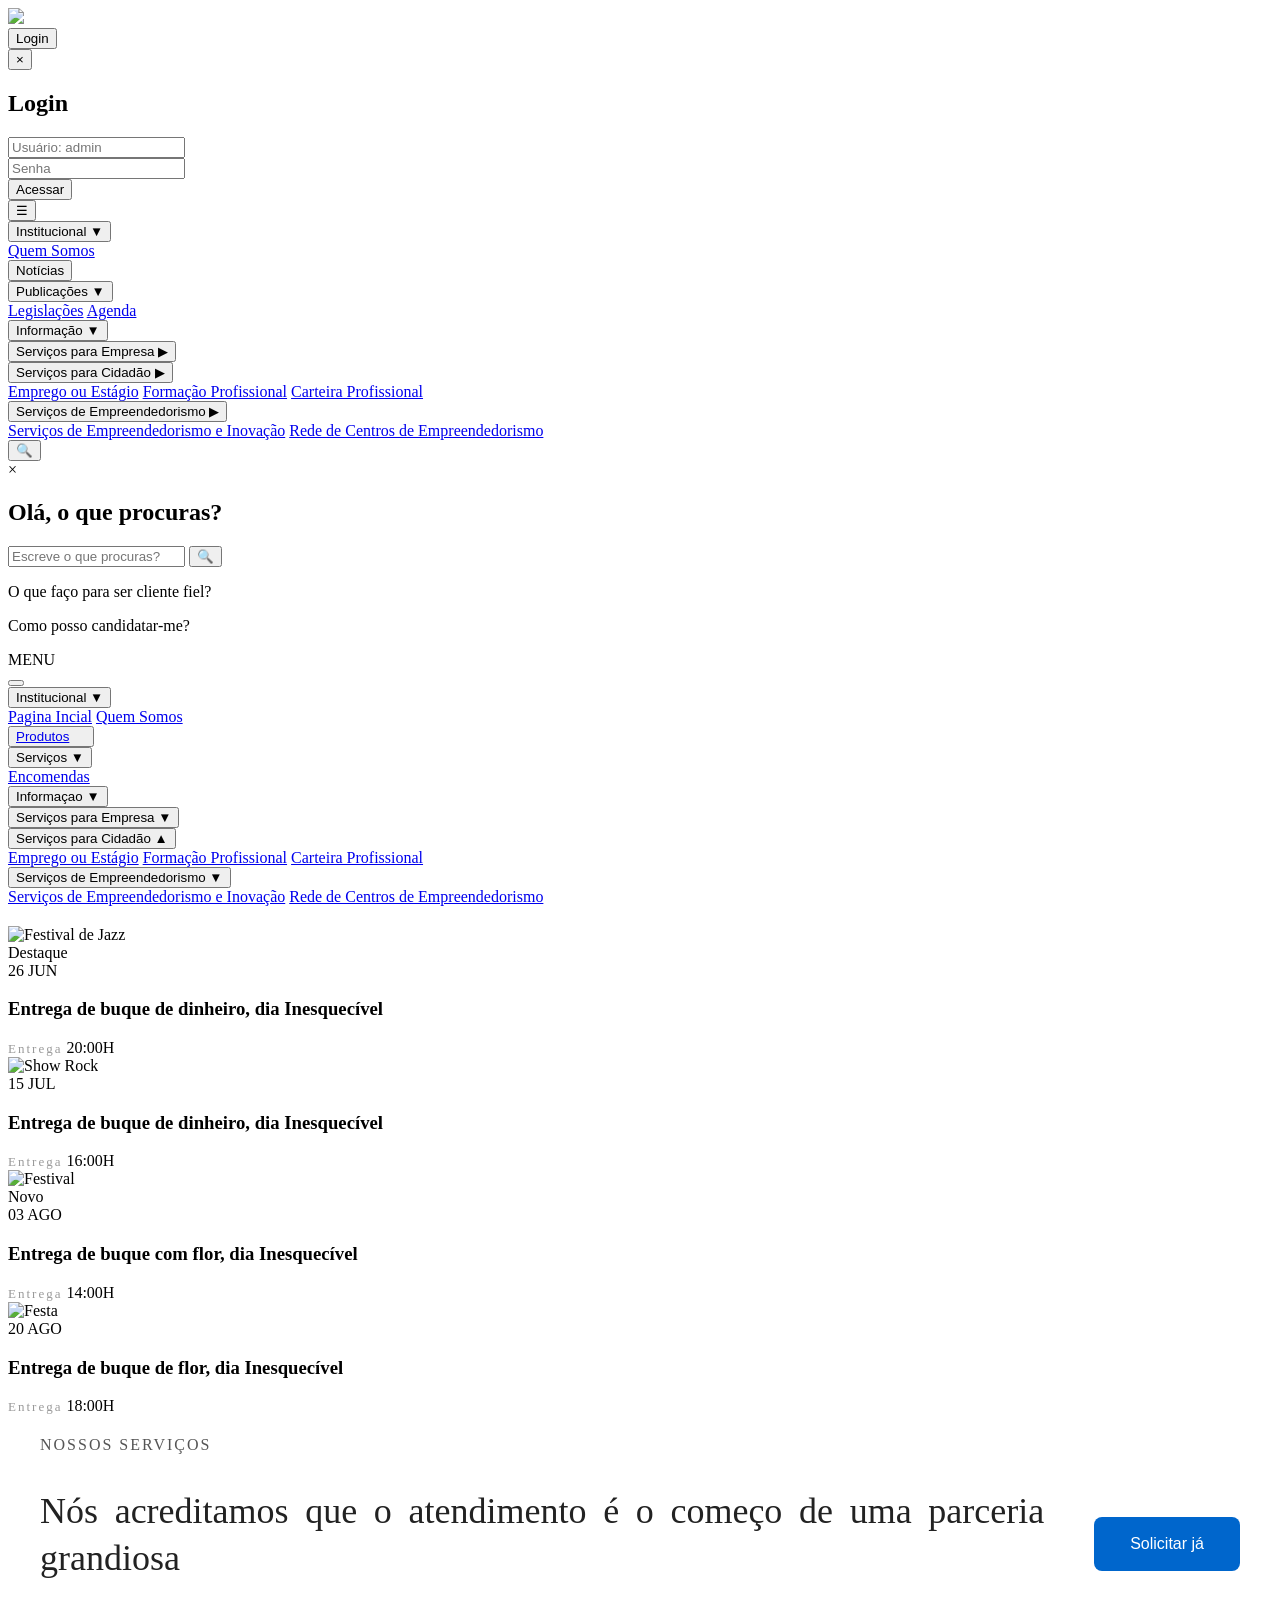
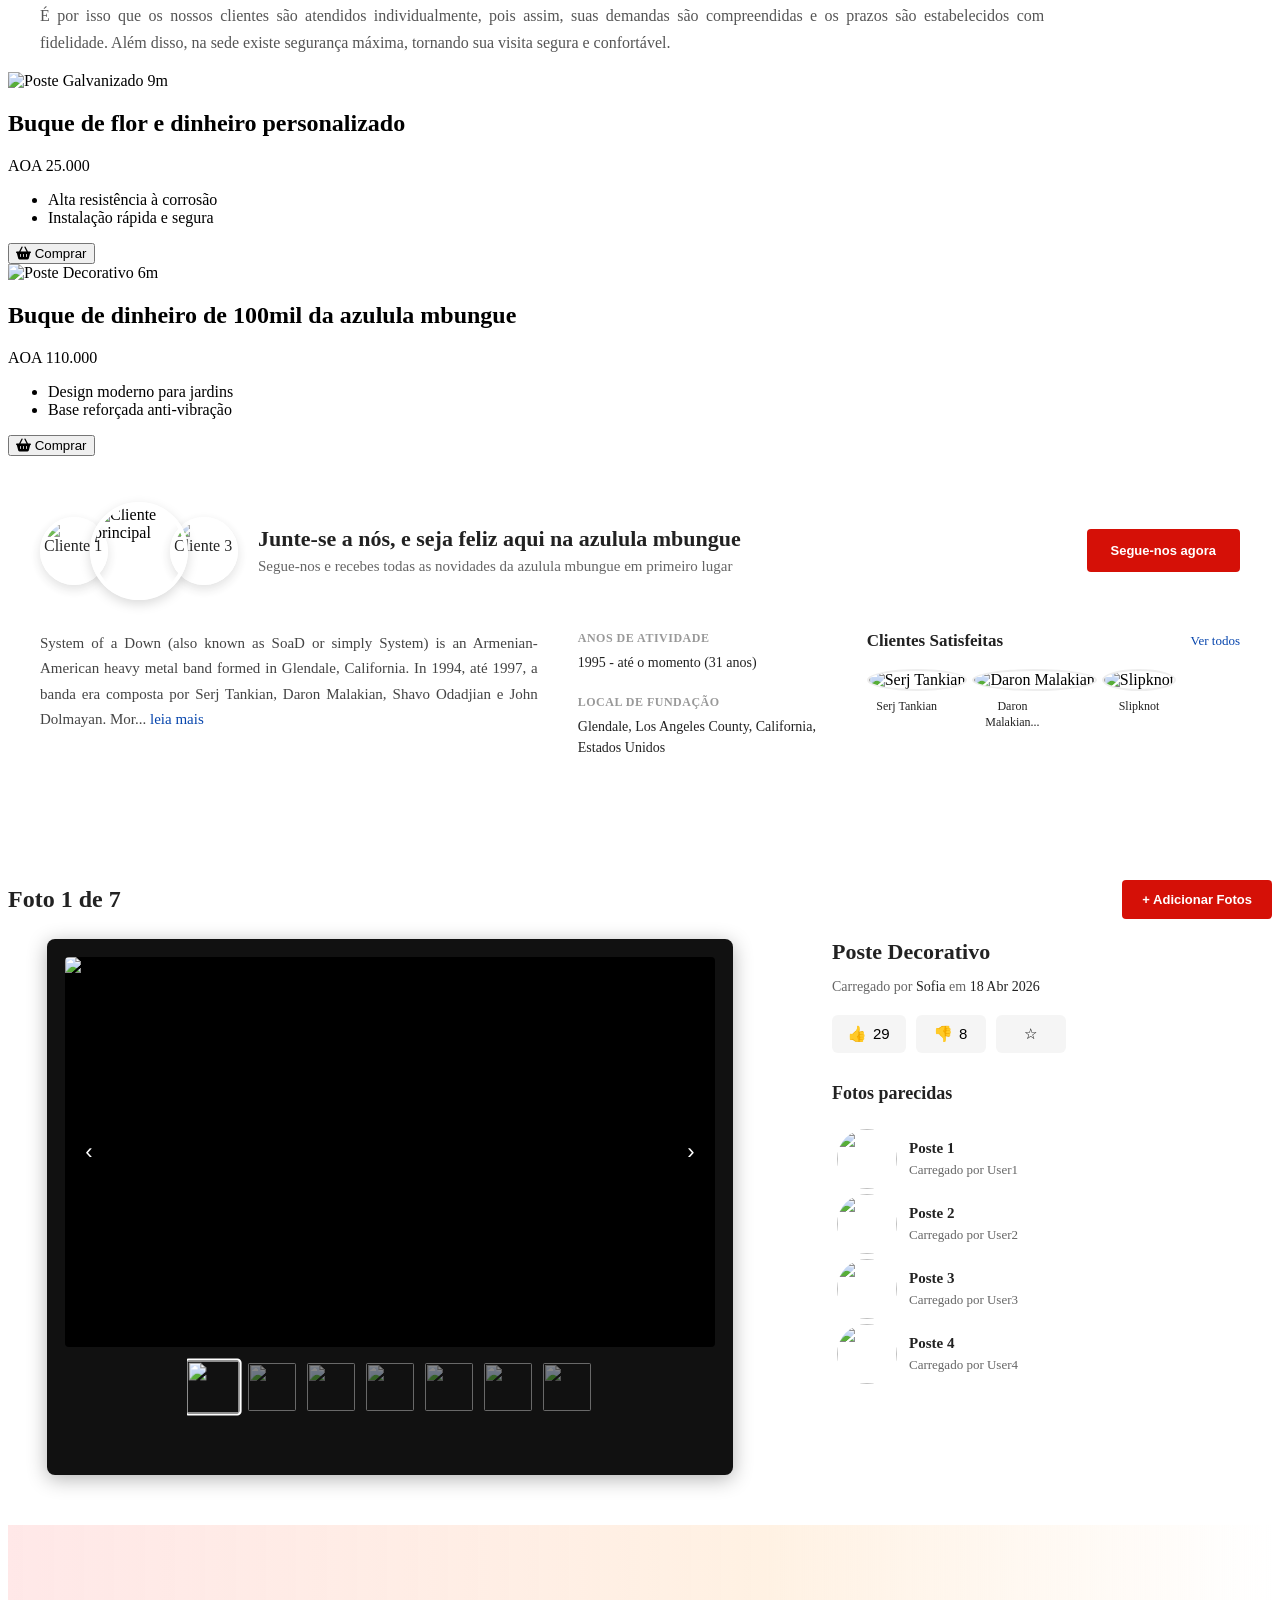
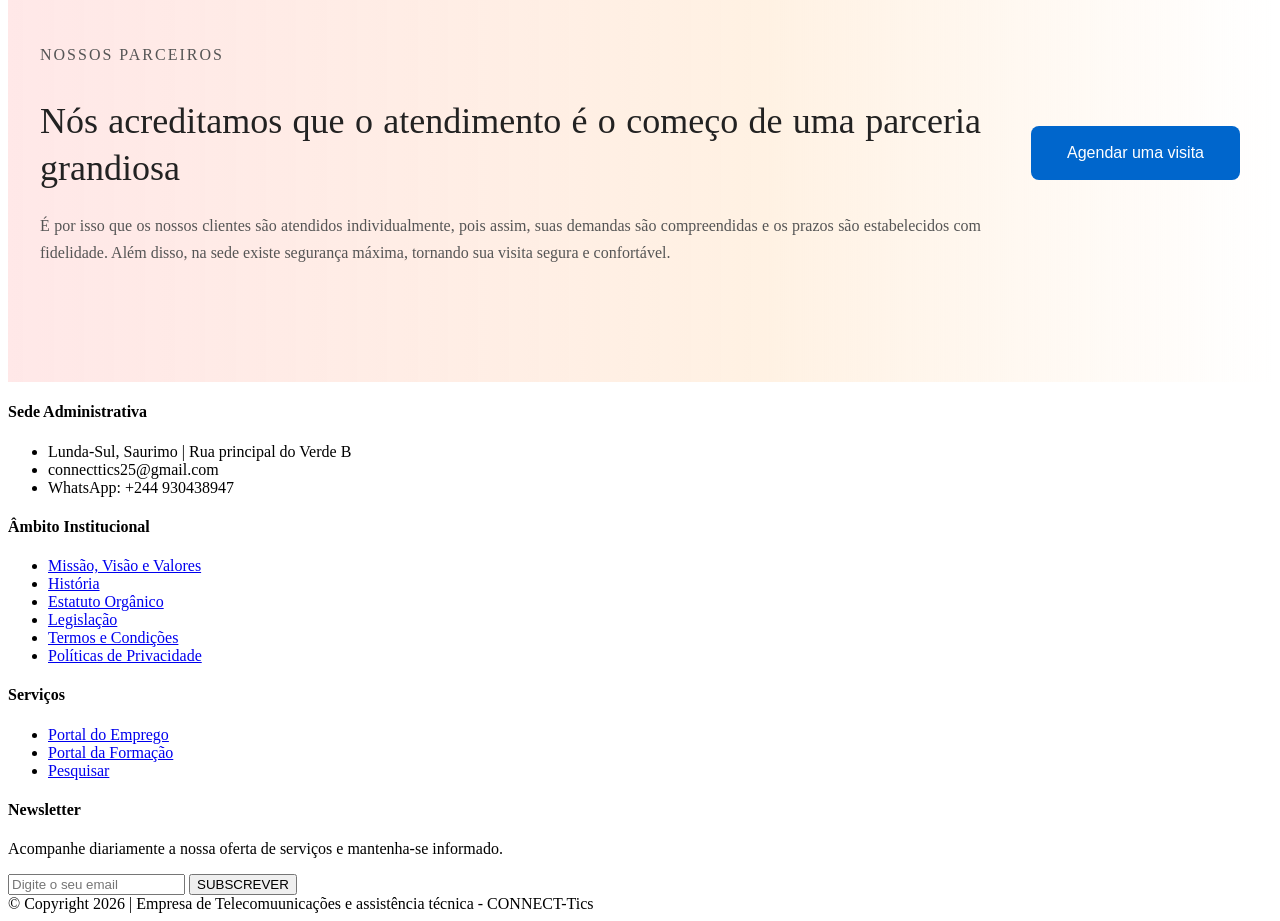
==== commit 72343d7b: "atualizar o site" ====
--- a/frontend/static/index.html
+++ b/frontend/static/index.html
@@ -5,10 +5,9 @@
     <meta charset="UTF-8">
     <meta name="viewport" content="width=device-width, initial-scale=1.0">
     <title>Azulula Mbunbue -site</title>
-    <link rel="stylesheet" href="../static/assets/css/main.css">
+    <link rel="stylesheet" href="static/assets/css/main.css">
 
     <link rel="stylesheet" href="https://cdnjs.cloudflare.com/ajax/libs/font-awesome/6.5.0/css/all.min.css">
-    <link rel="stylesheet" href="style.css">
 </head>
 </head>
 
@@ -24,7 +23,7 @@
         --------------------------------------------------------------------------->
         <div class="top-bar">
             <div class="logo">
-                <img src="../static/assets/img/logo/connect.png" width="">
+                <img src="static/assets/img/logo/connect.png" width="">
             </div>
             <button class="btn-login">Login</button>
         </div>
@@ -32,23 +31,26 @@
         <!-------------------------------------------------------------------------
         -----Modal Login Glass----------- 
         --------------------------------------------------------------------------->
+
         <div id="loginModal" class="modal-overlay">
             <div class="modal-glass">
                 <button class="modal-close">&times;</button>
                 <h2>Login</h2>
-                <form id="loginForm">
+
+                <form id="loginForm" action="/login" method="post">
                     <div class="input-group">
-                        <input type="email" id="email" placeholder="Email" required>
-                    </div>
+                        <!-- Mudei pra text porque é 'admin', não email -->
+                        <input type="text" name="username" id="username" placeholder="Usuário: admin" required->
+                    </div>
+
                     <div class="input-group">
-                        <input type="password" id="senha" placeholder="Senha" required>
-                    </div>
+                        <input type="password" name="password" id="password" placeholder="Senha" required->
+                    </div>
+
                     <button type="submit" class="btn-login-1">Acessar</button>
                 </form>
             </div>
         </div>
-
-
 
         <!-------------------------------------------------------------------------
         -----Menu + Pesquisa----------- 
@@ -151,7 +153,7 @@
 
                 <div class="menu-header">
                     <div class="menu-title">MENU</div>
-                    <button class="close-btn" onclick="fecharMenu(event)">×</button>
+                    <button class="close-btn" onclick="fecharMenu(event)"><!------<b>×</b>---></button>
                 </div>
 
                 <div class="menu-body">
@@ -160,21 +162,20 @@
                         <button class="item-btn" onclick="toggle(this)">Institucional <span
                                 class="arrow">▼</span></button>
                         <div class="submenu">
-                            <a href="quem-somos">Quem Somos</a>
+                            <a href="/" class="a_link">Pagina Incial</a>
+                            <a href="quem-somos" class="a_link">Quem Somos</a>
                         </div>
                     </div>
 
                     <div class="item">
-                        <button class="item-btn" onclick="toggle(this)">Notícias <span class="arrow"
-                                style="visibility:hidden">▼</span></button>
+                        <button class="item-btn" onclick="toggle(this)"><a href="produtos" class="a_link">Produtos</a>
+                            <span class="arrow" style="visibility:hidden">▼</span></button>
                     </div>
 
                     <div class="item">
-                        <button class="item-btn" onclick="toggle(this)">Publicações <span
-                                class="arrow">▼</span></button>
+                        <button class="item-btn" onclick="toggle(this)">Serviços <span class="arrow">▼</span></button>
                         <div class="submenu">
-                            <a href="#">Legislações</a>
-                            <a href="#">Agenda</a>
+                            <a href="encomendas" class="a_link">Encomendas</a>
                         </div>
                     </div>
 
@@ -262,7 +263,7 @@
                     <!-- CARD 1 -->
                     <div class="event-card">
                         <div class="card-image-wrapper">
-                            <img src="../static/assets/img/14.jpg" alt="Festival de Jazz">
+                            <img src="static/assets/img/14.jpg" alt="Festival de Jazz">
                         </div>
                         <div class="card-gradient"></div>
                         <span class="card-badge">Destaque</span>
@@ -282,7 +283,7 @@
                     <!-- CARD 2 -->
                     <div class="event-card">
                         <div class="card-image-wrapper">
-                            <img src="../static/assets/img/12.jpg" alt="Show Rock">
+                            <img src="static/assets/img/12.jpg" alt="Show Rock">
                         </div>
                         <div class="card-gradient"></div>
                         <div class="card-date">
@@ -301,7 +302,7 @@
                     <!-- CARD 3 -->
                     <div class="event-card">
                         <div class="card-image-wrapper">
-                            <img src="../static/assets/img/13.jpg" alt="Festival">
+                            <img src="static/assets/img/13.jpg" alt="Festival">
                         </div>
                         <div class="card-gradient"></div>
                         <span class="card-badge">Novo</span>
@@ -321,7 +322,7 @@
                     <!-- CARD 4 -->
                     <div class="event-card">
                         <div class="card-image-wrapper">
-                            <img src="../static/assets/img/11.jpg" alt="Festa">
+                            <img src="static/assets/img/11.jpg" alt="Festa">
                         </div>
                         <div class="card-gradient"></div>
                         <div class="card-date">
@@ -381,7 +382,7 @@
                 <!-- Lado Esquerdo: Imagem -->
                 <div class="post-image-wrap">
                     <div class="post-image-main">
-                        <img id="mainImage1" src="../static/assets/img/3.jpg" alt="Poste Galvanizado 9m">
+                        <img id="mainImage1" src="static/assets/img/3.jpg" alt="Poste Galvanizado 9m">
                     </div>
 
                 </div>
@@ -410,7 +411,7 @@
                 <!-- Lado Esquerdo: Imagem -->
                 <div class="post-image-wrap">
                     <div class="post-image-main">
-                        <img id="mainImage2" src="../static/assets/img/4.jpg" alt="Poste Decorativo 6m">
+                        <img id="mainImage2" src="static/assets/img/4.jpg" alt="Poste Decorativo 6m">
                     </div>
 
                 </div>
@@ -443,9 +444,9 @@
         <section class="lastfm-section">
             <div class="lastfm-header">
                 <div class="avatar-grupo">
-                    <img src="../static/assets/img/13.jpg?img=7" alt="Cliente 1" class="avatar lateral">
-                    <img src="../static/assets/img/19.jpg?img=8" alt="Cliente principal" class="avatar centro">
-                    <img src="../static/assets/img/20.jpg?img=9" alt="Cliente 3" class="avatar lateral">
+                    <img src="static/assets/img/13.jpg?img=7" alt="Cliente 1" class="avatar lateral">
+                    <img src="static/assets/img/19.jpg?img=8" alt="Cliente principal" class="avatar centro">
+                    <img src="static/assets/img/20.jpg?img=9" alt="Cliente 3" class="avatar lateral">
                 </div>
                 <div class="lastfm-titulo">
                     <h2>Junte-se a nós, e seja feliz aqui na azulula mbungue</h2>
@@ -479,15 +480,15 @@
                     </div>
                     <div class="parecido-cards">
                         <div class="parecido-card">
-                            <img src="../static/assets/img/13.jpg?img=4" alt="Serj Tankian">
+                            <img src="static/assets/img/13.jpg?img=4" alt="Serj Tankian">
                             <p>Serj Tankian</p>
                         </div>
                         <div class="parecido-card">
-                            <img src="../static/assets/img/19.jpg?img=5" alt="Daron Malakian">
+                            <img src="static/assets/img/19.jpg?img=5" alt="Daron Malakian">
                             <p>Daron Malakian...</p>
                         </div>
                         <div class="parecido-card">
-                            <img src="../static/assets/img/20.jpg?img=6" alt="Slipknot">
+                            <img src="static/assets/img/20.jpg?img=6" alt="Slipknot">
                             <p>Slipknot</p>
                         </div>
                     </div>
@@ -531,7 +532,7 @@
                 <!-- ESQUERDA: CARD FIXO -->
                 <div class="foto-principal-wrap">
                     <button class="seta seta-esq" onclick="mudarSlide(-1)">‹</button>
-                    <img id="foto-principal" src="../static/assets/img/13.jpg" alt="Foto principal">
+                    <img id="foto-principal" src="static/assets/img/13.jpg" alt="Foto principal">
                     <button class="seta seta-dir" onclick="mudarSlide(1)">›</button>
 
                     <div class="miniaturas-bottom">
@@ -568,7 +569,7 @@
 
         <script>
             let fotoAtual = 0, favoritos = new Set(), likes = 29, dislikes = 8, userLike = 0;
-            const pasta = '../static/assets/img/';
+            const pasta = 'static/assets/img/';
 
             // LISTA TUAS 4 FOTOS AQUI COM O NOME EXATO
             const fotos = [
@@ -723,7 +724,8 @@
         </div>
     </footer>
 
-    <script src="../static/assets/js/site.js"></script>
+    <script src="static/assets/js/site.js"></script>
+    <script src="static/assets/js/sweetalert2.min.js"></script>
 </body>
 
 </html>
@@ -774,7 +776,7 @@
         /* IMAGEM DE FUNDO + DEGRADÊ ESQUERDA > DIREITA */
         background:
             linear-gradient(90deg, rgba(255, 232, 232, 5) 0%, rgba(255, 240, 224, 0.9) 60%, rgba(255, 240, 224, 0) 100%),
-            url('../static/assets/img/10.jpg') center/cover no-repeat;
+            url('static/assets/img/10.jpg') center/cover no-repeat;
 
         padding: 100px 0;
         -margin-top: 80px;
@@ -805,7 +807,7 @@
         /* IMAGEM DE FUNDO + DEGRADÊ ESQUERDA > DIREITA */
         -background:
             linear-gradient(90deg, rgba(255, 232, 232, 0.95) 0%, rgba(255, 240, 224, 0.85) 60%, rgba(255, 240, 224, 0) 100%),
-            url('../static/assets/img/1.jpg') center/cover no-repeat;
+            url('static/assets/img/1.jpg') center/cover no-repeat;
 
         -padding: 100px 0;
         -margin-top: 80px;
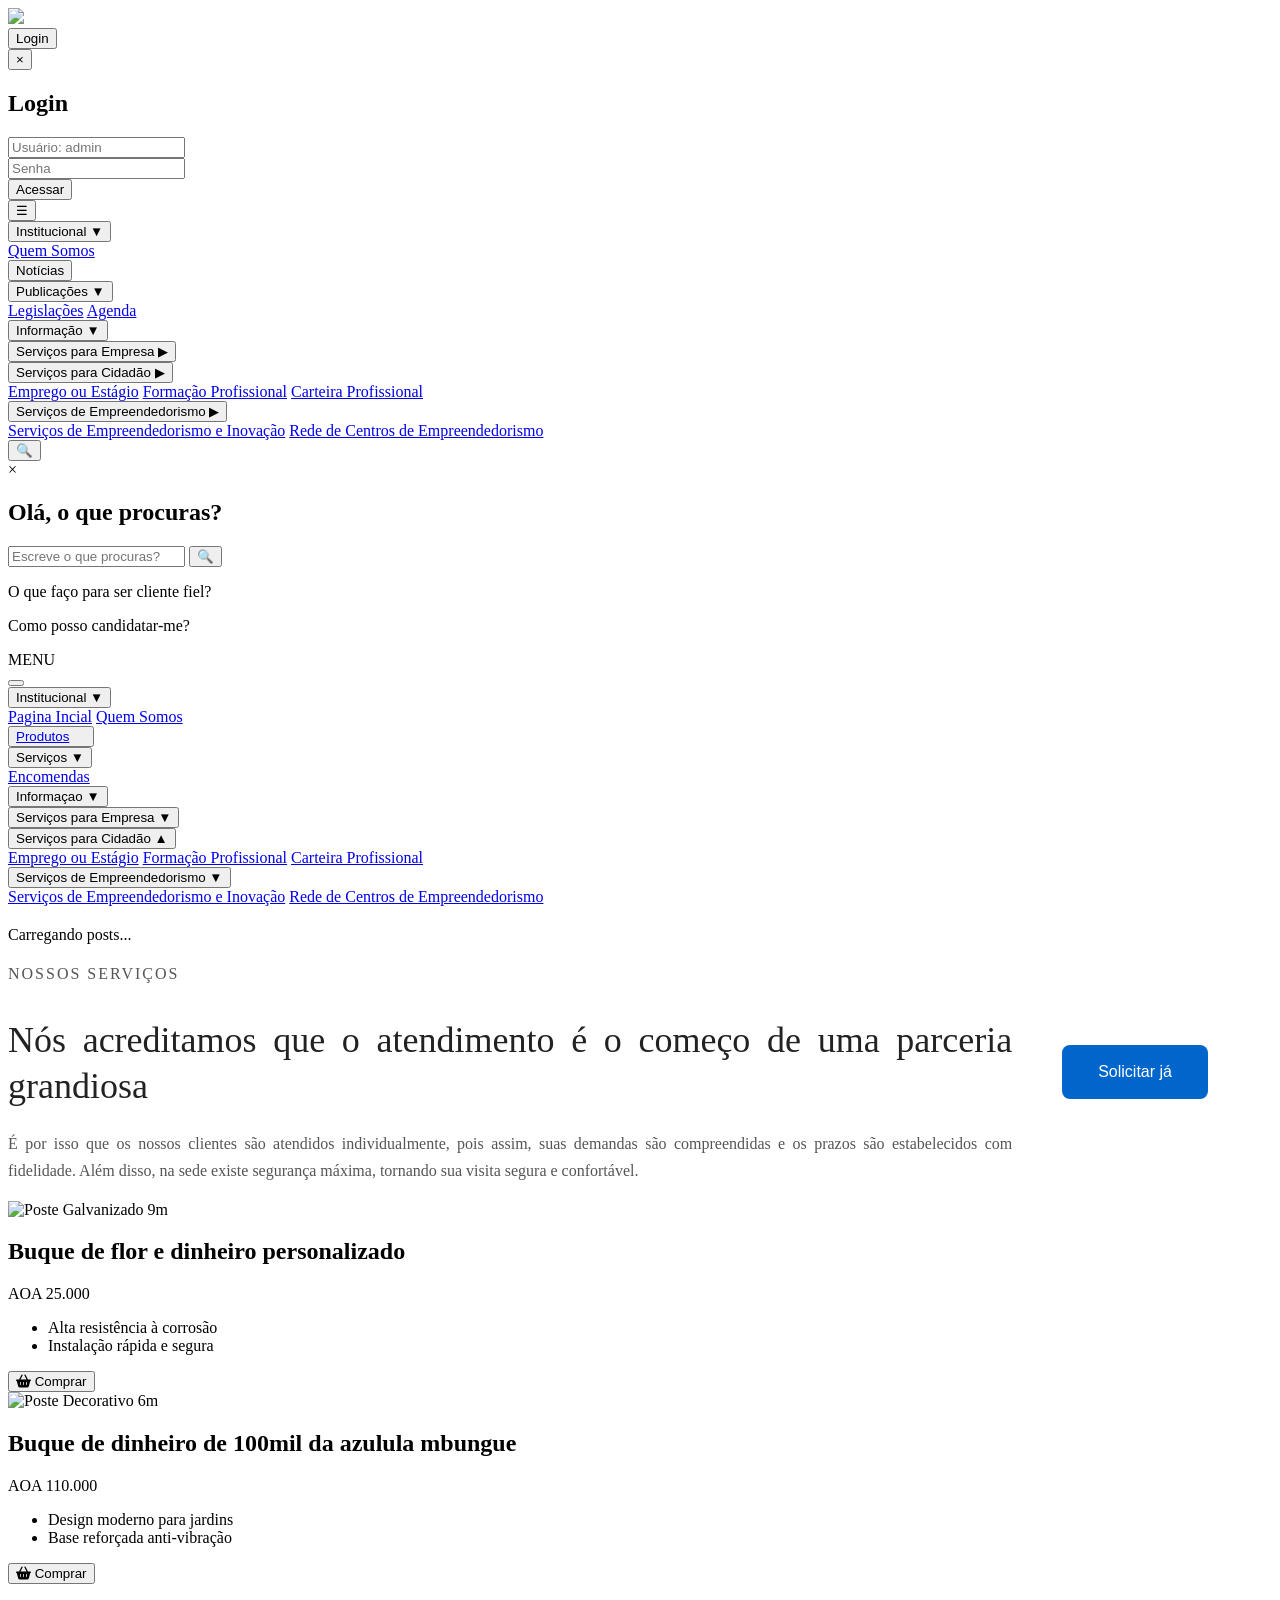
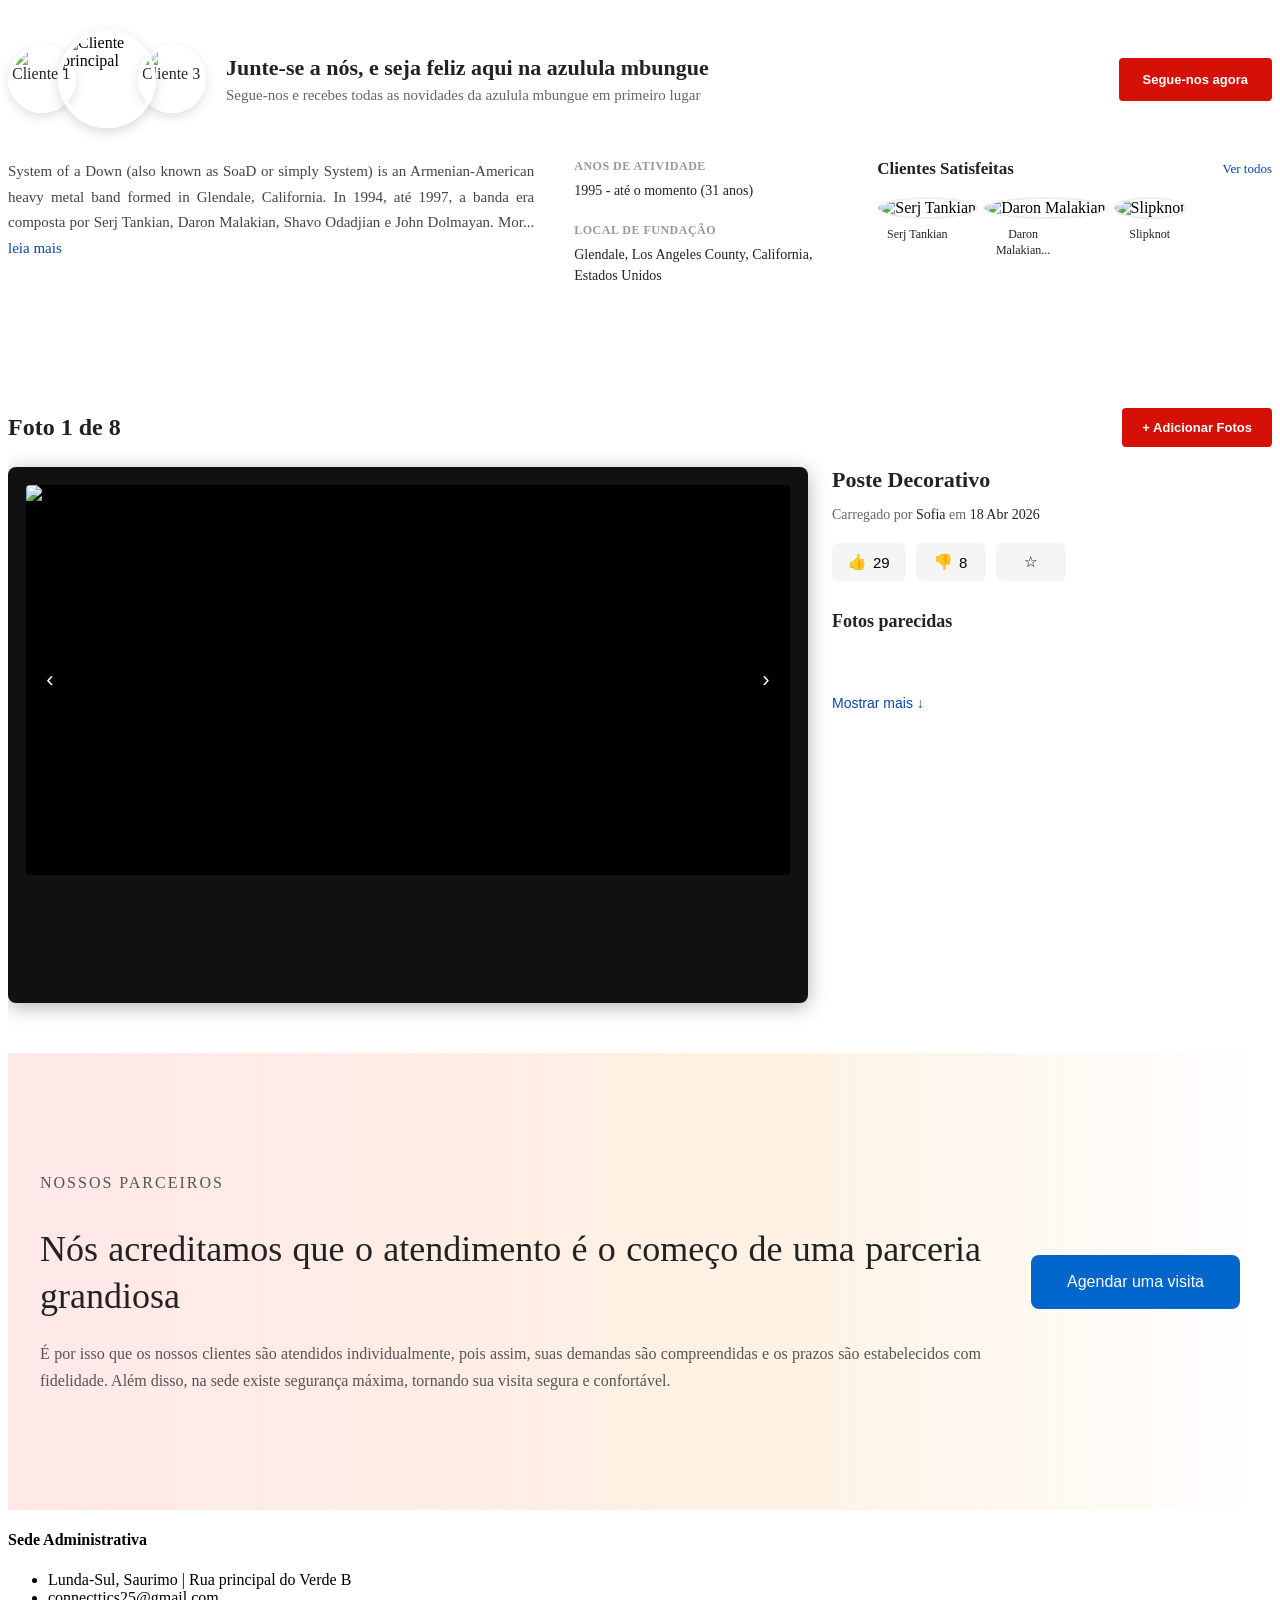
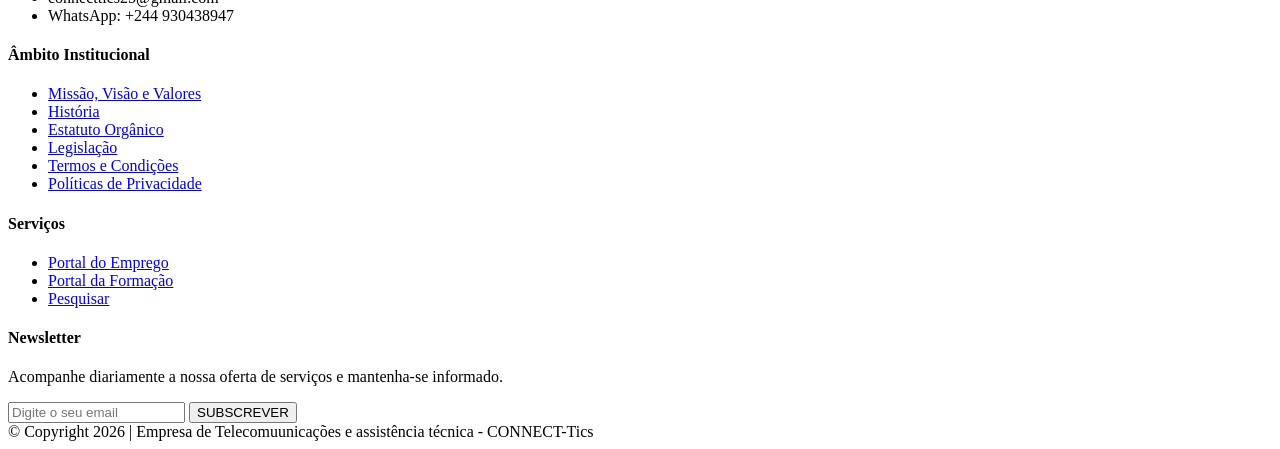
==== commit a902e82b: "atualizar o site" ====
--- a/frontend/static/index.html
+++ b/frontend/static/index.html
@@ -46,8 +46,10 @@
                     <div class="input-group">
                         <input type="password" name="password" id="password" placeholder="Senha" required->
                     </div>
-
-                    <button type="submit" class="btn-login-1">Acessar</button>
+                    <button type="submit" class="btn-login-1" id="btn-acessar">
+                        <span class="btn-texto">Acessar</span>
+                        <span class="btn-spinner"></span>
+                    </button>
                 </form>
             </div>
         </div>
@@ -248,7 +250,6 @@
         </div> -->
 
 
-
         <!-------------------------------------------------------------------------
         -----Cards post----------- 
         --------------------------------------------------------------------------->
@@ -256,91 +257,12 @@
             <div class="carousel-header">
                 <h2></h2>
             </div>
-
             <div class="carousel-wrapper">
                 <div class="carousel-track" id="carouselTrack">
-
-                    <!-- CARD 1 -->
-                    <div class="event-card">
-                        <div class="card-image-wrapper">
-                            <img src="static/assets/img/14.jpg" alt="Festival de Jazz">
-                        </div>
-                        <div class="card-gradient"></div>
-                        <span class="card-badge">Destaque</span>
-                        <div class="card-date">
-                            <span class="day">26</span>
-                            <span class="month">JUN</span>
-                        </div>
-                        <div class="card-content">
-                            <h3>Entrega de buque de dinheiro, dia Inesquecível</h3>
-                            <div class="card-meta">
-                                <span class="tag">Entrega</span>
-                                <span>20:00H</span>
-                            </div>
-                        </div>
-                    </div>
-
-                    <!-- CARD 2 -->
-                    <div class="event-card">
-                        <div class="card-image-wrapper">
-                            <img src="static/assets/img/12.jpg" alt="Show Rock">
-                        </div>
-                        <div class="card-gradient"></div>
-                        <div class="card-date">
-                            <span class="day">15</span>
-                            <span class="month">JUL</span>
-                        </div>
-                        <div class="card-content">
-                            <h3>Entrega de buque de dinheiro, dia Inesquecível</h3>
-                            <div class="card-meta">
-                                <span class="tag">Entrega</span>
-                                <span>16:00H</span>
-                            </div>
-                        </div>
-                    </div>
-
-                    <!-- CARD 3 -->
-                    <div class="event-card">
-                        <div class="card-image-wrapper">
-                            <img src="static/assets/img/13.jpg" alt="Festival">
-                        </div>
-                        <div class="card-gradient"></div>
-                        <span class="card-badge">Novo</span>
-                        <div class="card-date">
-                            <span class="day">03</span>
-                            <span class="month">AGO</span>
-                        </div>
-                        <div class="card-content">
-                            <h3>Entrega de buque com flor, dia Inesquecível</h3>
-                            <div class="card-meta">
-                                <span class="tag">Entrega</span>
-                                <span>14:00H</span>
-                            </div>
-                        </div>
-                    </div>
-
-                    <!-- CARD 4 -->
-                    <div class="event-card">
-                        <div class="card-image-wrapper">
-                            <img src="static/assets/img/11.jpg" alt="Festa">
-                        </div>
-                        <div class="card-gradient"></div>
-                        <div class="card-date">
-                            <span class="day">20</span>
-                            <span class="month">AGO</span>
-                        </div>
-                        <div class="card-content">
-                            <h3>Entrega de buque de flor, dia Inesquecível</h3>
-                            <div class="card-meta">
-                                <span class="tag">Entrega</span>
-                                <span>18:00H</span>
-                            </div>
-                        </div>
-                    </div>
-
-                </div>
-            </div>
-
+                    <!-- OS CARDS VÃO ENTRAR AQUI VIA JS -->
+                    <div class="loading-text">Carregando posts...</div>
+                </div>
+            </div>
             <div class="carousel-dots" id="carouselDots"></div>
         </section>
 
@@ -348,10 +270,8 @@
 
 
 
-
-
         <div class="parceiros-fullone">
-            <div class="parceiros-content p-contentOne">
+            <div class="parceiros-content parceiros-contentOne p-contentOne">
                 <div class="parceiros-texto">
                     <p class="tag">NOSSOS SERVIÇOS</p>
                     <h2>Nós acreditamos que o atendimento é o começo de uma parceria grandiosa</h2>
@@ -532,7 +452,7 @@
                 <!-- ESQUERDA: CARD FIXO -->
                 <div class="foto-principal-wrap">
                     <button class="seta seta-esq" onclick="mudarSlide(-1)">‹</button>
-                    <img id="foto-principal" src="static/assets/img/13.jpg" alt="Foto principal">
+                    <img id="foto-principal" src="" alt="Foto principal">
                     <button class="seta seta-dir" onclick="mudarSlide(1)">›</button>
 
                     <div class="miniaturas-bottom">
@@ -567,56 +487,7 @@
             </div>
         </section>
 
-        <script>
-            let fotoAtual = 0, favoritos = new Set(), likes = 29, dislikes = 8, userLike = 0;
-            const pasta = 'static/assets/img/';
-
-            // LISTA TUAS 4 FOTOS AQUI COM O NOME EXATO
-            const fotos = [
-                pasta + '15.jpg',
-                pasta + '16.jpg',
-                pasta + '17.jpg',
-                pasta + '18.jpg',
-                pasta + '19.jpg',
-                pasta + '10.jpg',
-                pasta + '11.jpg'
-            ];
-
-            const mini = document.getElementById('miniaturas');
-            const parecidas = document.getElementById('fotos-parecidas');
-            const principal = document.getElementById('foto-principal');
-            const contador = document.getElementById('contador-fotos');
-            const btnMais = document.querySelector('.mostrar-mais');
-
-            function att() {
-                principal.src = fotos[fotoAtual];
-                contador.textContent = `Foto ${fotoAtual + 1} de ${fotos.length}`;
-                mini.innerHTML = fotos.map((u, i) =>
-                    `<img src="${u}" class="mini${i == fotoAtual ? ' ativa' : ''}" onclick="fotoAtual=${i};att()">`
-                ).join('');
-            }
-
-            // 3 fotos parecidas pegando das próprias fotos
-            parecidas.innerHTML = [0, 1, 2, 3].map(i => `
-                <div class="parecida-item">
-                <img src="${fotos[i]}">
-                <div><strong>Poste ${i + 1}</strong><small>Carregado por User${i + 1}</small></div>
-                </div>
-                `).join('');
-
-            if (btnMais) btnMais.style.display = 'none';
-
-            window.mudarSlide = d => { fotoAtual = (fotoAtual + d + fotos.length) % fotos.length; att(); }
-            window.darLike = () => { userLike == 1 ? likes-- : (userLike == -1 && dislikes--, likes++, userLike = 1); attCont(); }
-            window.darDislike = () => { userLike == -1 ? dislikes-- : (userLike == 1 && likes--, dislikes++, userLike = -1); attCont(); }
-            window.toggleFavorito = () => { favoritos.has(fotoAtual) ? favoritos.delete(fotoAtual) : favoritos.add(fotoAtual); document.getElementById('icone-fav').textContent = favoritos.has(fotoAtual) ? '★' : '☆'; }
-            function attCont() { document.getElementById('count-like').textContent = likes; document.getElementById('count-dislike').textContent = dislikes; }
-
-            att(); attCont();
-        </script>
-
-
-
+    
 
 
 
@@ -725,6 +596,7 @@
     </footer>
 
     <script src="static/assets/js/site.js"></script>
+    <script src="static/assets/js/posts.js"></script> <!-- NOVO JS PRA PUXAR OS POSTS -->
     <script src="static/assets/js/sweetalert2.min.js"></script>
 </body>
 
@@ -798,6 +670,7 @@
         opacity: 0;
         transform: translateY(30px);
         transition: all 0.8s ease;
+        -background-color: #d51007;
 
         /* Quebra a container e ocupa tela toda */
         -width: 100vw;
@@ -844,6 +717,18 @@
         align-items: center;
         gap: 50px;
     }
+
+    .parceiros-contentOne {
+        -max-width: 1200px;
+        margin: 0 !important;
+        -padding: 0 20px;
+        display: flex !important;
+        justify-content: space-between !important;
+        align-items: center !important;
+        gap: 50px !important;
+    }
+
+
 
     .parceiros-texto {
         flex: 1;
@@ -920,8 +805,8 @@
         -background: #fafafa;
         padding: 50px 0;
         margin: 0;
-        border-radius: 8px;
-        max-width: 1200px;
+        -border-radius: 8px;
+        max-width: 100%;
         margin-left: auto;
         margin-right: auto;
         box-sizing: border-box;
@@ -1203,7 +1088,7 @@
         padding: 50px 0;
         width: 100%;
         overflow-x: hidden;
-        -background-color: #0645ad;
+        -background-color: rgb(241, 171, 226)
     }
 
     /* HEADER: TÍTULO ESQUERDA + BOTÃO DIREITA */
@@ -1265,7 +1150,7 @@
         flex-direction: column;
         align-items: center;
         width: 100%;
-        max-width: 650px;
+        max-width: 800px;
         height: 500px;
         max-height: 90vh;
         overflow: hidden;
